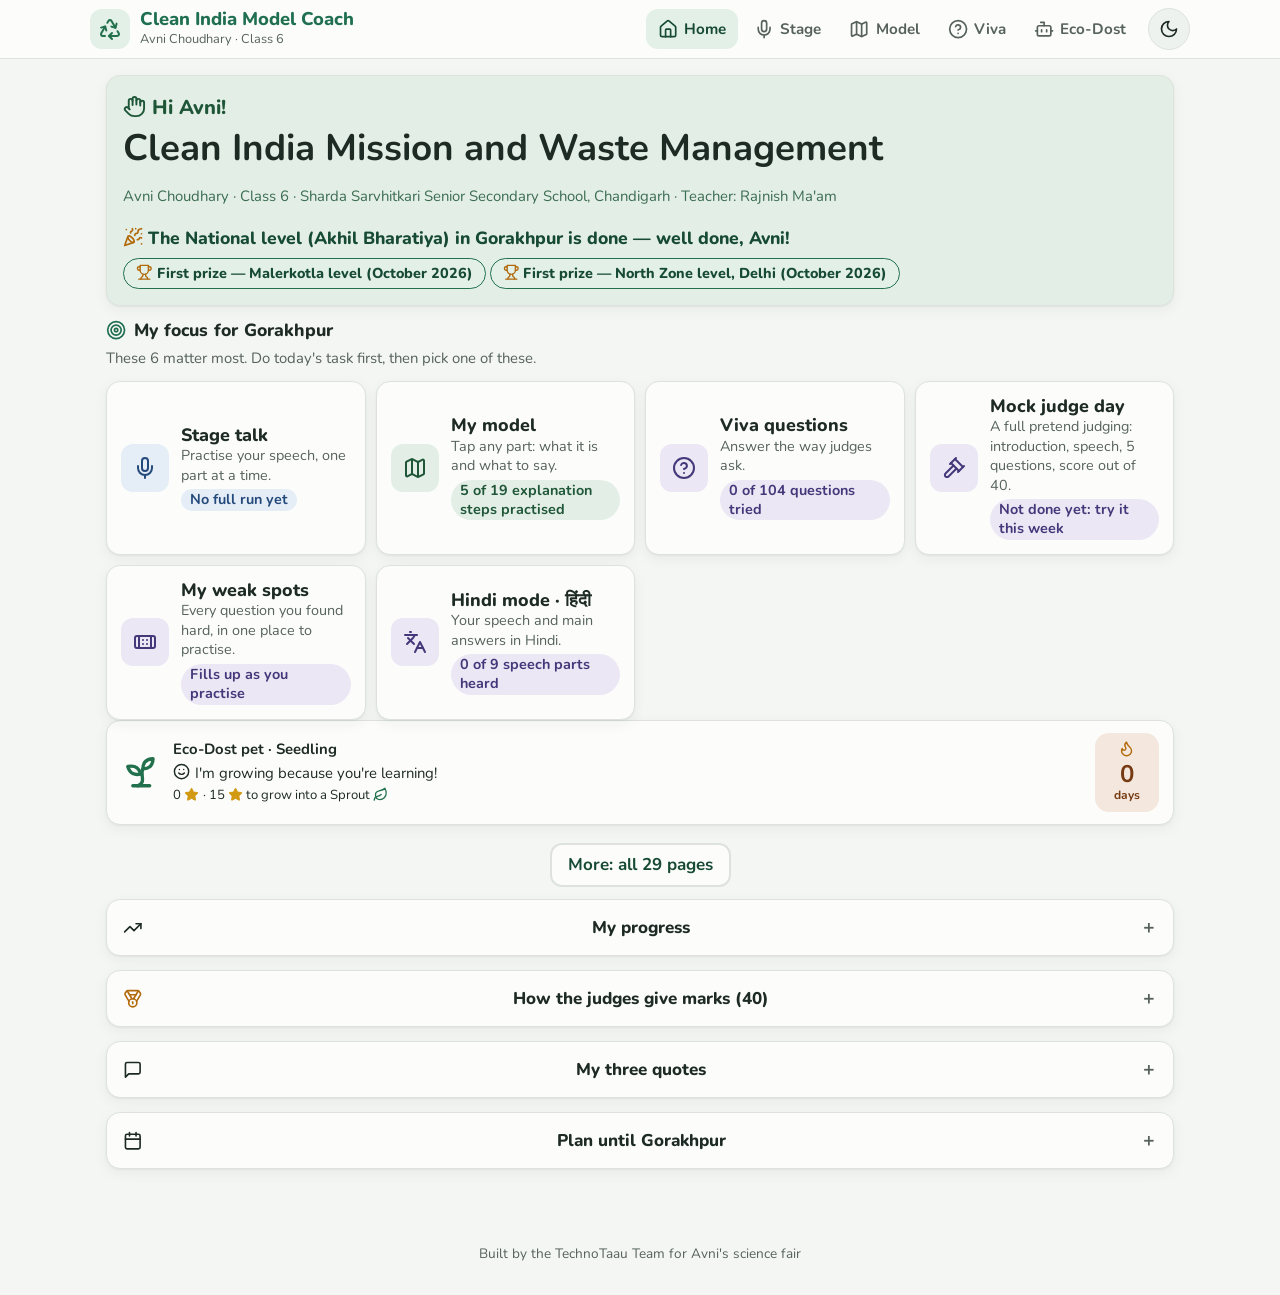
==== site/index.html @ 65bdeb90 "Focus mode: Home shows today's task and the 6 most important tools with progress; all pages under Mo" ====
<!doctype html>
<html lang="en">
<head>
  <meta charset="utf-8">
  <meta name="viewport" content="width=device-width, initial-scale=1, viewport-fit=cover">
  <title>Clean India Model Coach</title>
  <meta name="description" content="Science-fair preparation for Clean India Mission and Waste Management: model tour, presentation walkthrough, viva practice, voice and self-scoring.">
  <link rel="icon" href="data:image/svg+xml,%3Csvg xmlns='http://www.w3.org/2000/svg' viewBox='0 0 24 24' fill='none' stroke='%231f6f50' stroke-width='2.2' stroke-linecap='round' stroke-linejoin='round'%3E%3Cpath d='M7 19H4.815a1.83 1.83 0 0 1-1.57-.881 1.785 1.785 0 0 1-.004-1.784L7.196 9.5'/%3E%3Cpath d='M11 19h8.203a1.83 1.83 0 0 0 1.556-.89 1.784 1.784 0 0 0 0-1.775l-1.226-2.12'/%3E%3Cpath d='m14 16-3 3 3 3'/%3E%3Cpath d='M8.293 13.596 7.196 9.5 3.1 10.598'/%3E%3Cpath d='m9.344 5.811 1.093-1.892A1.83 1.83 0 0 1 11.985 3a1.784 1.784 0 0 1 1.546.888l3.943 6.843'/%3E%3Cpath d='m13.378 9.633 4.096 1.098 1.097-4.096'/%3E%3C/svg%3E">
  <meta name="theme-color" content="#1f6f50">
  <link rel="preconnect" href="https://fonts.googleapis.com">
  <link rel="preconnect" href="https://fonts.gstatic.com" crossorigin>
  <link rel="preload" as="style" href="https://fonts.googleapis.com/css2?family=Nunito:wght@400;600;700;800&display=swap" onload="this.onload=null;this.rel='stylesheet'">
  <noscript><link href="https://fonts.googleapis.com/css2?family=Nunito:wght@400;600;700;800&display=swap" rel="stylesheet"></noscript>
  <link rel="stylesheet" href="styles.css">
  <script>
    if (new URLSearchParams(location.search).has("visitor")) document.documentElement.classList.add("visitor");
    // ?part=<id> comes from a QR sticker on the model: show just that part, like the visitor view
    if (new URLSearchParams(location.search).has("part")) document.documentElement.classList.add("visitor", "partview");
    // soft light colours (dark text) by default; the moon button switches to dark and the phone remembers it
    (function () { var t = null; try { t = JSON.parse(localStorage.getItem("coach:theme")); } catch (e) {}
      document.documentElement.dataset.theme = t === "dark" ? "dark" : "light"; })();
  </script>
</head>
<body>
  <header class="top">
    <div class="topbar">
      <a class="brand" href="#home" aria-label="Home">
        <span class="logo" aria-hidden="true">♻️</span>
        <div>
          <div class="brand-title">Clean India Model Coach</div>
          <div class="brand-sub" id="brandSub"></div>
        </div>
      </a>
      <nav class="tabs" id="tabs" aria-label="Main menu">
        <a href="#home" data-tab="home"><span aria-hidden="true">🏠</span>Home</a>
        <a href="#stage" data-tab="stage"><span aria-hidden="true">🎤</span>Stage</a>
        <a href="#model" data-tab="model"><span aria-hidden="true">🗺️</span>Model</a>
        <a href="#viva" data-tab="viva"><span aria-hidden="true">❓</span>Viva</a>
        <a href="#ecodost" data-tab="ecodost"><span aria-hidden="true">🤖</span>Eco-Dost</a>
      </nav>
      <div class="top-actions">
        <button class="icon-btn" id="themeBtn" type="button" aria-label="Switch between light and dark colours" title="Light / dark">🌙</button>
      </div>
    </div>
  </header>

  <main>
    <!-- HOME -->
    <section id="tab-home" class="tab">
      <div class="card hero home-hero">
        <div>
          <p class="hello">👋 Hi <span id="heroName">Avni</span>!</p>
          <h1 id="heroTopic"></h1>
          <p id="heroWho" class="muted small"></p>
          <p class="countdown" id="countdown"></p>
          <p class="achieve" id="achieve"></p>
        </div>
      </div>
      <div class="card today" id="todayCard" hidden></div>
      <div id="homeFocus"></div>
      <div id="homePet"></div>
      <div class="more-wrap"><button class="btn ghost more-btn" id="moreBtn" type="button" aria-expanded="false" aria-controls="homeTiles"></button></div>
      <div id="homeTiles" hidden></div>
      <p id="offlineNote" class="tiny muted offline-note"></p>
      <details class="card fold" id="foldProgress"><summary>📈 My progress</summary><div class="progress-tiles" id="progressTiles"></div></details>
      <details class="card fold"><summary>🏅 How the judges give marks (40)</summary><p class="small muted" id="marksNote"></p><div class="marks" id="marksList"></div></details>
      <details class="card fold"><summary>💬 My three quotes</summary><div class="quotes" id="quotesList"></div></details>
      <details class="card fold"><summary>📅 Plan until Gorakhpur</summary><ol class="plan" id="planList"></ol></details>
    </section>

    <!-- TRIP CHECKLIST: a hydrogen-train journey from Chandigarh to Gorakhpur -->
    <section id="tab-trip" class="tab" hidden>
      <div class="trip-layout">
        <div class="journey bg-fields" id="journey"></div>
        <div>
          <div class="card trip-top">
            <div class="trip-status">
              <b id="tripCount"></b>
              <span class="small muted" id="tripFam"></span>
            </div>
            <div class="trip-bg-pick">
              <span class="small muted">Background</span>
              <div class="bg-chips" id="tripBg" role="group" aria-label="Journey background">
                <button data-bg="scenery">🏞️ Changing scenery</button><button data-bg="daynight">🌅 Day to night</button><button data-bg="haze">🌫️ Haze clears</button><button data-bg="model">🏙️ My model</button><button data-bg="festival">🪔 Festival</button><button data-bg="fields">🌾 Fields</button><button data-bg="sunrise">🌄 Sunrise</button><button data-bg="night">🌌 Night</button>
              </div>
            </div>
          </div>
          <p class="small trip-how">Tick <b>✅ Packed</b> when a thing is in your bag: each tick moves your hydrogen train towards Gorakhpur and gives you ⭐. Then ask Mummy or Papa to tap <b>👍 Family checked</b>. When a whole group is packed and checked, you get a passport stamp!</p>
          <div class="card trip" id="tripList"></div>
        </div>
      </div>
      <section class="card passport" id="passport"></section>
      <div class="trip-toast" id="tripToast" role="status" aria-live="polite"></div>
    </section>

    <!-- HAZE & CLEAN AIR -->
    <section id="tab-haze" class="tab" hidden>
      <div class="card hz-route-card" id="hzRoute"></div>
      <div class="card hz-now" id="hzNow"></div>
      <div id="hzBody"></div>
    </section>

    <!-- STAGE PRESENTATION -->
    <section id="tab-stage" class="tab" hidden>
      <div class="card hero stage-hero no-print">
        <div>
          <h1 style="margin:0" class="dup-title">🎤 Stage presentation</h1>
          <p class="countdown" id="stCountdown"></p>
          <p class="small muted">The speech is built from <b>your own project file</b>. Learn the <b>key points</b>, not every word — the sample is only there to help.</p>
        </div>
        <div class="stage-ctrl">
          <label class="small"><b>Version</b>
            <select id="stVersion">
              <option value="full">Full — about 6 min</option>
              <option value="medium">Medium — about 3 min</option>
              <option value="short">Short — about 1 min</option>
            </select>
          </label>
          <div class="viva-row">
            <button class="btn act" id="stRehearse">🎬 Stage rehearsal</button>
            <button class="btn ghost" id="stListenAll">🔊 Listen to whole speech</button>
            <button class="btn ghost" id="stPrint">🖨️ Print cue card</button>
          </div>
          <span class="small muted" id="stLength"></span>
        </div>
      </div>

      <div id="stRehearsal" class="card rehearse" hidden></div>

      <div class="no-print" id="stCards"></div>

      <section class="card no-print">
        <h2>📒 Corrections to my project file</h2>
        <p class="small muted">Your file was fact-checked against current sources. If a judge reads your file or asks about these points, say the <b>green</b> version.</p>
        <div id="stFixes"></div>
        <details class="sec ok"><summary>✅ Facts from my file that are verified — say these confidently</summary><ul id="stGood"></ul></details>
      </section>

      <div class="grid2 no-print">
        <section class="card">
          <h2>📅 Today's practice plan</h2>
          <ul class="cover" id="stToday"></ul>
          <button class="btn small ghost" id="stTodayReset">Reset ticks</button>
        </section>
        <section class="card">
          <h2>🌅 Tomorrow morning</h2><ul id="stMorning"></ul>
          <h2>🎭 Backstage, just before you go on</h2><ul id="stBackstage"></ul>
        </section>
      </div>
      <div class="grid2 no-print">
        <section class="card"><h2>🎤 Stage tips</h2><ul id="stTips"></ul></section>
        <section class="card"><h2>🛟 If something goes wrong</h2><div id="stRescue"></div></section>
      </div>

      <!-- printable cue card: headings + first words only -->
      <div id="cueCard" class="cue-card"></div>
    </section>

    <!-- THOUGHTS / विचार -->
    <section id="tab-thoughts" class="tab" hidden>
      <div class="card hero thoughts-hero">
        <div>
          <h1 style="margin:0" class="dup-title">💭 Thoughts <span class="hi">· विचार</span></h1>
          <p class="small muted">Positive lines in English and Hindi to <b>open</b> your talk, <b>connect</b> two parts, <b>recover</b> if you get stuck, or <b>close</b> with a strong message. Star ⭐ your favourites — they will also print on your stage cue card.</p>
        </div>
        <button class="btn act" id="thRandom">🎲 Surprise me</button>
      </div>
      <div class="filters">
        <div class="seg" id="thLang" role="group" aria-label="Language">
          <button data-lang="both" class="active">English + हिंदी</button>
          <button data-lang="en">English</button>
          <button data-lang="hi">हिंदी</button>
        </div>
        <label class="small"><input type="checkbox" id="thRoman"> Show Hindi in English letters</label>
      </div>
      <div class="chips" id="thUse"></div>
      <div class="filters">
        <label>Topic <select id="thTopic"></select></label>
        <span class="small muted" id="thCount"></span>
      </div>
      <div id="thSpotlight"></div>
      <div class="thoughts" id="thList"></div>
      <p class="tiny muted" id="thVoiceNote"></p>
    </section>

    <!-- ASK ECO-DOST -->
    <section id="tab-ecodost" class="tab" hidden>
      <div class="card ed-head">
        <div class="ed-hero">
          <span class="ed-face" aria-hidden="true">🤖</span>
          <div>
            <h1 style="margin:0" class="dup-title">Ask Eco-Dost</h1>
            <p class="small muted" style="margin:0">Your project buddy. Ask anything about <b>your file</b> or <b>your model</b> — learn, earn ⭐ and collect badges!</p>
          </div>
        </div>
        <div class="ed-stats">
          <div><b id="edLevel"></b> · <span id="edPoints"></span></div>
          <div class="bar"><i id="edBar"></i></div>
          <div class="tiny muted" id="edNext"></div>
          <div class="ed-badges" id="edBadges"></div>
        </div>
      </div>
      <div class="ed-live card" id="edLive" hidden></div>
      <div class="card ed-box">
        <div class="ed-chat" id="edChat" aria-live="polite"></div>
        <div class="ed-chips" id="edSuggest"></div>
        <form class="ed-form" id="edForm" autocomplete="off">
          <input type="text" id="edInput" placeholder="Type your question…" aria-label="Your question">
          <button type="button" class="btn act" id="edMic" title="Ask by voice">🎤</button>
          <button type="submit" class="btn">Send</button>
        </form>
        <div class="viva-row small">
          <button class="btn small alt" id="edQuiz">🎲 Quiz me!</button>
          <label><input type="checkbox" id="edHindi"> Hindi line too · हिंदी</label>
          <label><input type="checkbox" id="edSpeak"> 🔊 Read answers aloud</label>
          <button class="btn small ghost" id="edReset">↺ Start again</button>
        </div>
      </div>
      <div class="small" id="edUnknown"></div>
      <div class="ed-toast" id="edToast" role="status"></div>
    </section>

    <!-- DELHI UPDATES -->
    <section id="tab-delhi" class="tab" hidden>
      <div class="card hero dl-hero">
        <div>
          <h1 style="margin:0" class="dup-title">🏙️ Clean India in Uttar Pradesh <span class="hi">· उत्तर प्रदेश में स्वच्छ भारत</span></h1>
          <p class="small" id="dlIntro"></p>
          <p class="tiny muted" id="dlChecked"></p>
        </div>
        <div class="dl-score"><b id="dlKnownCount"></b><span class="tiny muted">lines I can say</span></div>
      </div>
      <div class="card dl-opener" id="dlOpener" hidden></div>
      <h2>⭐ Top lines to remember</h2>
      <div class="dl-grid" id="dlTop"></div>
      <h2>📰 All updates</h2>
      <div class="filters">
        <div class="seg" id="dlLang" role="group" aria-label="Language">
          <button data-lang="both" class="active">English + हिंदी</button>
          <button data-lang="en">English</button>
        </div>
        <label class="small"><input type="checkbox" id="dlHideKnown"> Hide the lines I already know</label>
        <span class="small muted" id="dlCount"></span>
      </div>
      <div class="chips" id="dlAreas"></div>
      <div class="dl-grid" id="dlList"></div>
    </section>

    <!-- ABOUT THE FAIR -->
    <section id="tab-about" class="tab" hidden>
      <div id="aboutBody"></div>
    </section>

    <!-- 3D MODEL -->
    <section id="tab-3d" class="tab" hidden>
      <div class="card">
        <h2>🧊 My model in 3D</h2>
        <p class="small muted">A simple 3D version of my real model (made from my photo and video). The train moves, the windmill and turbine turn.</p>
        <div id="m3d" class="m3d"></div>
        <div class="m3d-bar">
          <button id="m3dTour" class="btn small">▶️ Guided tour</button>
          <button id="m3dFind" class="btn small">🔎 Find it game</button>
          <button id="m3dRain" class="btn small ghost">🌧️ Rain</button>
          <button id="m3dWater" class="btn small ghost">💧 Clean the water</button>
          <button id="m3dNight" class="btn small ghost">🌙 Night</button>
          <button id="m3dReset" class="btn small ghost">↺ Reset view</button>
          <label class="small m3d-mute"><input type="checkbox" id="m3dMute"> 🔇 Tour without voice</label>
        </div>
        <div id="m3dInfo" class="m3d-info" aria-live="polite"></div>
        <h3>Tap a part</h3>
        <div id="m3dParts" class="chips"></div>
      </div>
    </section>

    <!-- FAIR-DAY PRACTICE ROOM -->
    <section id="tab-practice" class="tab" hidden>
      <div class="card" id="practiceRoom"></div>
      <div class="card" id="explain3"></div>
    </section>
    <!-- ONE PART (opened from a QR sticker on the model) -->
    <section id="tab-part" class="tab" hidden><div id="partBody"></div></section>
    <!-- QR STICKERS -->
    <section id="tab-stickers" class="tab" hidden><div id="stickersBody"></div></section>
    <!-- MORE PRACTICE -->
    <section id="tab-mock" class="tab" hidden><div id="mockBody"></div></section>
    <section id="tab-rapid" class="tab" hidden><div id="rapidBody"></div></section>
    <section id="tab-whatif" class="tab" hidden><div id="whatifBody"></div></section>
    <section id="tab-weak" class="tab" hidden><div id="weakBody"></div></section>
    <section id="tab-family" class="tab" hidden><div id="familyBody"></div></section>
    <!-- HINDI MODE -->
    <section id="tab-hindi" class="tab" hidden><div id="hindiBody"></div></section>
    <!-- NUMBERS MASTER -->
    <section id="tab-numbers" class="tab" hidden><div id="numbersBody"></div></section>
    <!-- HOME WASTE DIARY -->
    <section id="tab-wastediary" class="tab" hidden><div id="wasteBody"></div></section>
    <!-- TRIP DIARY -->
    <section id="tab-diary" class="tab" hidden><div id="diaryBody"></div></section>
    <!-- CHAMPION CERTIFICATE -->
    <section id="tab-cert" class="tab" hidden><div id="certBody"></div></section>

    <!-- FUN ZONE -->
    <section id="tab-fun" class="tab" hidden>
      <div id="funBody"></div>
    </section>

    <!-- GAMES -->
    <section id="tab-games" class="tab" hidden>
      <div id="gmHub">
        <div class="card gm-head">
          <div>
            <h1 style="margin:0" class="dup-title">🎮 Games</h1>
            <p class="small muted" style="margin:0">Play when you want! Every round gives up to ★★★, and your stars are added to your Eco-Dost ⭐ points.</p>
          </div>
          <div class="gm-head-side">
            <b id="gmStars"></b>
            <label class="small"><input type="checkbox" id="gmSound"> 🔈 Sounds</label>
            <label class="small"><input type="checkbox" id="gmTimer"> ⏱️ Quiz timer</label>
          </div>
        </div>
        <div class="gm-list" id="gmList"></div>
        <p class="small"><button class="btn small ghost" id="gmReset">↺ Clear best scores</button></p>
      </div>
      <div class="card gm-play" id="gmPlay" hidden></div>
    </section>

    <!-- PROJECT REPORT / VISITOR PAGE -->
    <section id="tab-project" class="tab" hidden>
      <div class="card no-print owner-only" id="projActions">
        <h3 style="margin-top:0" class="dup-title">📘 Project report &amp; stall QR card</h3>
        <p class="small muted">Show this page to Rajnish Ma'am, print it as your project report, and print the QR card for your stall. Judges who scan the QR code see <b>only this page</b>, without your practice notes or your practice progress.</p>
        <div class="viva-row">
          <button class="btn" id="printReport">🖨️ Print project report</button>
          <button class="btn act" id="printQR">🖨️ Print QR card</button>
          <button class="btn ghost" id="copyVisitor">🔗 Copy visitor link</button>
          <a class="btn ghost" href="?visitor#project" target="_blank" rel="noopener">👀 Preview what judges see</a>
        </div>
        <label class="small"><input type="checkbox" id="incProgress" checked> Include my practice progress (for Ma'am) when printing</label>
        <span class="small muted" id="copyMsg"></span>
      </div>

      <details class="card synopsis-wrap" id="synopsisCard">
        <summary><b>📝 Written synopsis for the judges</b> <span class="small muted">— the rules ask for 2 copies (10 marks)</span></summary>
        <div class="sec ask no-print">
          <h4>How to use this</h4>
          <ul>
            <li>The official rules say: give the judges <b>2 written copies</b> of your synopsis — the content, the principle and how the model works. Bal Varg must also <b>list the parts</b> of the model.</li>
            <li>Read it, change anything that is not true for YOUR model, then copy it neatly in your own handwriting (safest). Ask Rajnish Ma'am if a printed copy is also OK.</li>
          </ul>
          <button class="btn" id="printSynopsis">🖨️ Print synopsis</button>
        </div>
        <article class="synopsis" id="synopsis"></article>
      </details>

      <article class="report" id="report">
        <header class="report-head">
          <div class="report-kicker">Science Fair 2026 · Class 6</div>
          <h1 id="rpTitle"></h1>
          <p class="report-sub" id="rpSub"></p>
          <p class="report-who" id="rpWho"></p>
        </header>

        <div class="grid2 report-top">
          <section class="card"><h2>🎯 Aim</h2><p id="rpAim"></p></section>
          <section class="card"><h2>📋 Objectives</h2><ol id="rpObj"></ol></section>
        </div>

        <section class="card real-model">
          <h2>📸 My real model</h2>
          <img src="media/real-model.webp" alt="Avni's real Clean India model on a table, with Phase 1 and Phase 2 boards" class="report-img" loading="lazy">
          <p class="tiny muted">The real model: Smart City with a hydrogen station, waste-to-energy plant, rain garden, water filtration (stones, charcoal, cotton), waste water treatment, industry, dustbins and the Phase 1 and Phase 2 boards.</p>
          <details class="no-print"><summary class="small"><b>🎬 Watch a 70-second tour of the model</b></summary>
            <video src="media/model-tour.mp4" poster="media/model-tour.jpg" controls preload="none" playsinline class="tour-video"></video>
          </details>
        </section>

        <section class="card model-card">
          <h2>🗺️ My model</h2>
          <img src="media/model.webp" width="1400" height="700" decoding="async" alt="Pictorial photo of the Clean India model" class="report-img" loading="lazy">
          <p class="tiny muted">Pictorial photo. All parts are on one green wooden base: Smart City on the left, Centre in the middle, Smart Village on the right, and demonstrations at the front.</p>
          <div id="rpParts"></div>
        </section>

        <div class="grid2">
          <section class="card"><h2>⚡ Working demonstrations</h2><ul id="rpDemos"></ul></section>
          <section class="card"><h2>🧰 Materials used</h2><ul id="rpMaterials"></ul></section>
        </div>

        <div class="grid2">
          <section class="card"><h2>💡 What I learned</h2><ul id="rpLearned"></ul></section>
          <section class="card">
            <h2>🤝 My pledge</h2><p class="pledge" id="rpPledge"></p>
            <h2>💬 My messages</h2><div id="rpQuotes"></div>
          </section>
        </div>

        <section class="card teacher-only" id="rpProgress"></section>

        <div class="grid2">
          <section class="card"><h2>📚 Sources</h2><ul class="small" id="rpSources"></ul></section>
          <section class="card"><h2>🙏 Thanks to</h2><ul id="rpThanks"></ul>
            <div class="qr-mini"><img src="qr.svg" alt="QR code to this project page"><span class="small">Scan to open this page</span></div>
          </section>
        </div>
      </article>

      <h2 class="no-print owner-only">🪧 QR card for my stall</h2>
      <div class="qr-card" id="qrCard">
        <div class="qr-card-top">♻️ Clean India Mission &amp; Waste Management</div>
        <img src="qr.svg" alt="QR code linking to the project page" class="qr-img">
        <div class="qr-card-cta">📱 Scan to explore my model</div>
        <div class="qr-card-who" id="qrWho"></div>
      </div>
    </section>

    <!-- MODEL MAP -->
    <section id="tab-model" class="tab" hidden>
      <h2 class="dup-title">My model — tap a number</h2>
      <p class="muted small">One green wooden base, all on one level: Smart City on the left, the centre park display in the middle, Smart Village on the right, and the waste/water/energy demonstrations at the front.</p>
      <details class="legend-fold"><summary>🎨 Colour key — what the colours mean</summary>
      <div class="legend" aria-label="Colour key">
        <span class="pill ok">✅ Green = confirmed, say this</span>
        <span class="pill ask">❓ Amber = ask Ma'am first</span>
        <span class="pill bad">⚠️ Red = don't say</span>
        <span class="pill act">👉 Blue = point / do</span>
        <span class="pill deep">🧠 Purple = extra viva knowledge</span>
      </div></details>

      <div class="map-wrap">
        <div class="map" id="map">
          <img src="media/model.webp" width="1400" height="700" decoding="async" alt="Pictorial photo of the Clean India model on a green base" id="mapImg" loading="lazy">
        </div>
        <p class="tiny muted">The photo is pictorial, so your real model may look slightly different.</p>
      </div>
      <div class="chips" id="compChips"></div>
      <article class="card detail" id="compDetail"></article>
    </section>

    <!-- WALKTHROUGH -->
    <section id="tab-walk" class="tab" hidden>
      <div class="walk-head">
        <h2 class="dup-title">Presentation walkthrough</h2>
        <div class="timer-box">
          <span id="walkTimer" class="timer">00:00</span>
          <button class="btn" id="walkStart">▶ Start timer</button>
          <button class="btn ghost" id="walkReset">↺</button>
          <button class="btn act" id="rehearseBtn">🎬 Full rehearsal</button>
        </div>
      </div>
      <p class="muted small">Order: Opening → theory → <b>City → Transport → Centre → Dustbins → Village → Water → Energy → Conclusion</b>. Say each step in your own words <b>first</b>, then peek at the sample if you need to.</p>
      <details class="legend-fold"><summary>🎨 Colour key — what the colours mean</summary>
      <div class="legend" aria-label="Colour key">
        <span class="pill ok">✅ Green = confirmed, say this</span>
        <span class="pill ask">❓ Amber = ask Ma'am first</span>
        <span class="pill bad">⚠️ Red = don't say</span>
        <span class="pill act">👉 Blue = point / do</span>
        <span class="pill deep">🧠 Purple = extra viva knowledge</span>
      </div></details>
      <div class="walk">
        <ol class="steps" id="stepList"></ol>
        <article class="card step-card" id="stepCard"></article>
      </div>
    </section>

    <!-- VIVA -->
    <section id="tab-viva" class="tab" hidden>
      <h2 class="dup-title">Viva practice — one question at a time</h2>
      <div class="filters">
        <label>Topic <select id="vivaTopic"></select></label>
        <label>Level <select id="vivaLevel">
          <option value="all">All levels</option>
          <option value="easy">Easy</option>
          <option value="medium">Medium</option>
          <option value="hard">Hard</option>
        </select></label>
        <button class="btn" id="vivaNext">Next question →</button>
        <button class="btn act" id="judgeBtn">🎧 Judge mode</button>
      </div>
      <p class="small muted">🎧 <b>Judge mode</b>: the website asks the question aloud, listens to your spoken answer, tells you what you covered, then asks a follow-up — like a real judge. Works in Chrome or Edge.</p>
      <article class="card viva-card" id="vivaCard"></article>
      <p class="small muted" id="vivaStats"></p>
    </section>

    <!-- VOICE COACH -->
    <section id="tab-voice" class="tab" hidden>
      <h2 class="dup-title">🎙️ Voice Coach</h2>
      <div class="card">
        <div class="vsettings">
          <label>Voice <select id="vVoice"></select></label>
          <label>Speed <input type="range" id="vRate" min="0.6" max="1.2" step="0.05"> <b id="vRateVal"></b></label>
          <button class="btn small ghost" id="vTest">🔊 Test voice</button>
        </div>
        <p class="support muted" id="vSupport"></p>
      </div>

      <div class="subtabs" id="vSubtabs" role="tablist">
        <button class="active" data-pane="vp-listen">🎧 Listen &amp; Repeat</button>
        <button data-pane="vp-ask">❓ Ask by Voice</button>
        <button data-pane="vp-rec">🎙️ Record &amp; Check</button>
        <button data-pane="vp-say">🗣️ Pronunciation</button>
        <button data-pane="vp-mirror">🪞 Mirror</button>
        <button data-pane="vp-warm">🧘 Warm-up</button>
      </div>

      <div class="vpane card" id="vp-listen">
        <h3>🎧 Listen, then repeat after me</h3>
        <p class="small muted">Pick a line. Press <b>▶ Listen</b> to hear how it sounds with pauses. Press <b>🔁 Repeat after me</b>: the website says one part, then waits for you to say it back, and checks you.</p>
        <select id="lsSelect"></select>
        <p class="sample" id="lsText"></p>
        <div class="viva-row">
          <button class="btn" id="lsPlay">▶ Listen</button>
          <button class="btn act" id="lsShadow">🔁 Repeat after me</button>
          <button class="btn stop" id="lsStop">■ Stop</button>
        </div>
        <div id="lsResult"></div>
      </div>

      <div class="vpane card" id="vp-ask" hidden>
        <h3>❓ Ask a question — hear the answer</h3>
        <p class="small muted">Ask anything about your project, for example “How does a fuel cell work?” or “What goes in the black bin?”. The answer comes <b>only from your own notes</b> on this website, so it matches what you have prepared.</p>
        <div class="viva-row">
          <input type="text" id="akInput" placeholder="Type or speak your question…" style="flex:1;min-width:200px">
          <button class="btn act" id="akMic">🎤 Ask by voice</button>
          <button class="btn" id="akGo">Search</button>
        </div>
        <div id="akResult"></div>
      </div>

      <div class="vpane" id="vp-rec" hidden>
        <div class="grid2">
          <div class="card">
            <h3>🎙️ Record yourself</h3>
            <p class="small muted">Explain one part of the model. The website checks your <b>volume</b>, <b>speed</b> and <b>filler words</b> (um, uh, like…).</p>
            <div class="rec-row">
              <button class="btn" id="rcBtn">● Start recording</button>
              <span class="timer" id="rcTimer">00:00</span>
              <span class="small">Speed: <b id="rcWpm">–</b> words/min</span>
            </div>
            <p class="small" style="margin:10px 0 2px"><b>Volume</b> <span id="rcVolHint"></span></p>
            <div class="meter"><i id="rcMeter"></i></div>
            <div class="meter-labels"><span>too soft</span><span>good</span><span>too loud</span></div>
            <p class="transcript" id="rcLive"></p>
            <ul class="recs" id="rcList"></ul>
            <p class="tiny muted" id="rcNote">Recordings stay only on this device.</p>
          </div>
          <div class="card">
            <h3>🔊 Voice tips</h3>
            <ul id="voiceTips" class="tips"></ul>
            <h3>🙂 Expression tips</h3>
            <ul id="exprTips" class="tips"></ul>
          </div>
        </div>
      </div>

      <div class="vpane card" id="vp-say" hidden>
        <h3>🗣️ Say the hard words clearly</h3>
        <p class="small muted">Press 🔊 to hear the word slowly, then 🎤 to say it yourself. Capital letters in the hint show which part to stress.</p>
        <div class="words" id="prList"></div>
      </div>

      <div class="vpane card" id="vp-mirror" hidden>
        <h3>🪞 Mirror practice (for Expression marks)</h3>
        <p class="small muted">Watch yourself while you explain. Reminders will appear on the screen. You can also record a video and watch it later.</p>
        <div class="viva-row">
          <button class="btn" id="mrStart">📷 Start mirror</button>
          <button class="btn act" id="mrRec" hidden>● Record video</button>
        </div>
        <div class="mirror-wrap" id="mrWrap" hidden>
          <video id="mrVideo" playsinline></video>
          <div class="mirror-prompt" id="mrPrompt"></div>
        </div>
        <p class="tiny muted" id="mrNote">The camera works only on this device; nothing is uploaded.</p>
        <ul class="recs" id="mrList"></ul>
      </div>

      <div class="vpane card" id="vp-warm" hidden>
        <h3>🧘 1-minute confidence warm-up</h3>
        <p class="small muted">Do this just before practice, and on fair day before your turn. Breathing slowly calms nervousness; the tongue twisters wake up your voice.</p>
        <div class="breath" id="wuCircle"></div>
        <p class="warm-line" id="wuLine"></p>
        <div style="text-align:center"><button class="btn" id="wuStart">▶ Start 1-minute warm-up</button></div>
      </div>
    </section>

    <!-- SCORE -->
    <section id="tab-score" class="tab" hidden>
      <h2 class="dup-title">Self-score after a full practice</h2>
      <p class="small muted">The same 4 heads the judges use (10 marks each).</p>
      <div class="card">
        <div id="scoreSliders"></div>
        <div class="score-total">Total: <b id="scoreTotal">0</b> / <span id="scoreMax">40</span></div>
        <label class="block">What will I improve next time?
          <textarea id="scoreNote" rows="2" placeholder="e.g. slow down at the hydrogen train, look at the judge more"></textarea>
        </label>
        <button class="btn" id="scoreSave">Save this practice</button>
      </div>
      <h3>My practice history</h3>
      <div id="scoreHistory" class="card"></div>
    </section>

    <!-- ASK MA'AM -->
    <section id="tab-ask" class="tab" hidden>
      <h2 class="dup-title">Confirm with Rajnish Ma'am</h2>
      <p class="muted small">Don't guess these. Ask your teacher, write her answer here (it saves on this device), then press <b>Copy all answers</b> and send them to your mentor so the website content can be updated.</p>
      <div id="askList"></div>
      <button class="btn" id="askCopy">📋 Copy all answers</button>
      <span class="small muted" id="askCopied"></span>

      <h2>Sources I checked</h2>
      <ul id="sourceList" class="small"></ul>
    </section>
  </main>

  <footer class="foot" id="foot">Built by the TechnoTaau Team for Avni's science fair</footer>

  <script src="icons.js" defer></script>
  <script src="content.js" defer></script>
  <script src="ecodost.js" defer></script>
  <script src="voice.js" defer></script>
  <script src="games.js" defer></script>
  <script src="fun.js" defer></script>
  <script src="model3d.js" defer></script>
  <script src="extras.js" defer></script>
  <script src="practice.js" defer></script>
  <script src="coach2.js" defer></script>
  <script src="app.js" defer></script>
</body>
</html>
---- site/styles.css ----
/* Colours: calm and easy on the eyes in both themes — soft neutral background, one brand green,
   no pure white or pure black. Meaning colours mean ONE thing everywhere on the site:
   ok = confirmed / correct / key points (green) · ask = ask Ma'am / not confirmed yet (amber)
   bad = careful, don't say (red) · act = point, demonstrate, stage directions (blue)
   deep = deeper viva knowledge (purple). Each Home group has one tone (blue, green, purple, amber). */
:root {
  color-scheme: light;
  --bg: #f4f6f3;        /* soft grey-green */
  --surface: #fcfdfb;   /* soft paper */
  --surface-2: #eef2ee;
  --ink: #1e2a24;
  --muted: #56625b;
  --line: #dde3dc;
  --shadow: 0 1px 2px rgba(22, 44, 33, .05), 0 4px 14px rgba(22, 44, 33, .05);
  --radius: 14px;
  --brand: #1f6f50;
  --ok: #23704d;   --ok-ink: #164a33;   --ok-bg: #e2f0e7;
  --ask: #8d5b10;  --ask-ink: #5e3c08;  --ask-bg: #f7ecd8;
  --bad: #a83a34;  --bad-ink: #722520;  --bad-bg: #f8e4e1;
  --act: #2b5c9c;  --act-ink: #1b3c68;  --act-bg: #e4ecf6;
  --deep: #66489a; --deep-ink: #432c6a; --deep-bg: #ece7f5;
  --warm: #b26a0c; --star: #d29a12;
  --on-solid: #fcfdfb;
  /* group tones (tiles and page headers): soft backgrounds, dark ink */
  --t-blue: #e5edf6;  --t-blue-ink: #244a7c;
  --t-green: #e3efe6; --t-green-ink: #1f5638;
  --t-amber: #f5ecdb; --t-amber-ink: #6b470d;
  --t-purple: #ebe7f4; --t-purple-ink: #46377a;
  --t-teal: #e0eeec;  --t-teal-ink: #1d524c;
  --t-pink: #f3e6ea;  --t-pink-ink: #763246;
  --t-slate: #e6e9ed; --t-slate-ink: #354457;
  --t-orange: #f4e7dd; --t-orange-ink: #763b13;
}
:root[data-theme="dark"] {
  color-scheme: dark;
  --bg: #131816; --surface: #1b211e; --surface-2: #171c1a; --ink: #dfe5e0; --muted: #a2aca6; --line: #2e3833;
  --shadow: 0 1px 2px rgba(0, 0, 0, .3), 0 4px 14px rgba(0, 0, 0, .25);
  --brand: #7fc79f;
  --ok: #7fc79f;   --ok-ink: #cdeadb;   --ok-bg: #1d3127;
  --ask: #dcb062;  --ask-ink: #f0dcb4;  --ask-bg: #352b17;
  --bad: #e5928b;  --bad-ink: #f4d1cd;  --bad-bg: #3a2321;
  --act: #8fb4e8;  --act-ink: #d4e2f6;  --act-bg: #1d2a3f;
  --deep: #b9a2e0; --deep-ink: #e2d9f3; --deep-bg: #2b2440;
  --warm: #e2b25e; --star: #e7bd4f;
  --on-solid: #131816;
  --t-blue: #1c2838;  --t-blue-ink: #c6d8f0;
  --t-green: #1c2e25; --t-green-ink: #c6e4d2;
  --t-amber: #332a18; --t-amber-ink: #ecd5a8;
  --t-purple: #262238; --t-purple-ink: #d7cdf0;
  --t-teal: #1a2f2c;  --t-teal-ink: #c0e2dc;
  --t-pink: #352129;  --t-pink-ink: #efcad5;
  --t-slate: #222830; --t-slate-ink: #cfd7e0;
  --t-orange: #34251a; --t-orange-ink: #f0cfb6;
}

* { box-sizing: border-box; }
html { -webkit-text-size-adjust: 100%; }
body { margin: 0; background: var(--bg); color: var(--ink); font: 17px/1.6 "Nunito", system-ui, sans-serif; }
h1, h2, h3 { font-family: "Nunito", system-ui, sans-serif; line-height: 1.2; margin: 1.2em 0 .5em; }
h1 { font-size: clamp(1.6rem, 4vw, 2.3rem); margin-top: 0; }
h2 { font-size: 1.45rem; }
h3 { font-size: 1.15rem; }
a { color: var(--act); }
code { background: var(--ok-bg); color: var(--ok-ink); padding: 0 .3em; border-radius: 4px; }
.muted { color: var(--muted); }
.small { font-size: .93rem; }
.tiny { font-size: .82rem; }
[hidden] { display: none !important; }
/* keep headings clear of the sticky header when scrolled into view */
#compDetail, #stepCard, #report { scroll-margin-top: 124px; }
:focus-visible { outline: 3px solid var(--act); outline-offset: 2px; }

/* ---------- menu bar, page header ---------- */
.top { position: sticky; top: 0; z-index: 10; background: var(--surface); border-bottom: 1px solid var(--line); padding: 8px 16px; }
.topbar { display: flex; gap: 10px; align-items: center; justify-content: space-between; max-width: 1100px; margin: 0 auto; }
.brand { display: flex; gap: 10px; align-items: center; text-decoration: none; color: inherit; min-width: 0; }
.logo { font-size: 1.7rem; }
.brand-title { font-family: "Nunito", system-ui, sans-serif; font-weight: 800; font-size: 1.15rem; color: var(--brand); line-height: 1.1; }
.brand-sub { font-size: .8rem; color: var(--muted); }
.top-actions { display: flex; gap: 6px; align-items: center; }
.icon-btn { font: inherit; font-size: 1.15rem; cursor: pointer; width: 42px; height: 42px; border-radius: 50%; border: 1px solid var(--line); background: var(--surface-2); color: var(--ink); display: grid; place-items: center; }
/* the main menu: in the header on big screens, a bar at the bottom on phones */
.tabs { display: flex; gap: 4px; }
.tabs a { text-decoration: none; color: var(--muted); font-weight: 700; font-size: .95rem; padding: 8px 12px; border-radius: 12px; display: flex; align-items: center; gap: 6px; white-space: nowrap; }
.tabs a span { font-size: 1.15rem; }
.tabs a:hover { background: var(--surface-2); color: var(--ink); }
.tabs a.active { background: var(--ok-bg); color: var(--ok-ink); }
@media (min-width: 761px) {
  .top { padding: 8px 16px; }
  .topbar .tabs { margin-left: auto; }
}
@media (max-width: 760px) {
  .tabs { position: fixed; z-index: 11; left: 0; right: 0; bottom: 0; background: var(--surface); border-top: 1px solid var(--line); box-shadow: 0 -4px 14px rgba(0, 0, 0, .06); justify-content: space-around; padding: 4px 4px calc(4px + env(safe-area-inset-bottom)); gap: 0; }
  .tabs a { flex-direction: column; gap: 0; font-size: .72rem; padding: 4px 6px; min-width: 60px; border-radius: 10px; }
  .tabs a span { font-size: 1.35rem; line-height: 1.2; }
  main { padding-bottom: 96px !important; }
  .brand-sub { display: none; }
}
main { max-width: 1100px; margin: 0 auto; padding: 16px 16px 40px; }
.foot { text-align: center; color: var(--muted); font-size: .85rem; padding: 20px 16px 30px; }
@media (max-width: 760px) { .foot { padding-bottom: 96px; } }
.page-head { display: flex; align-items: center; gap: 10px; margin: 0 0 14px; padding: 10px 12px; border-radius: 14px; background: var(--tone, var(--surface-2)); color: var(--tone-ink, var(--ink)); }
.page-head .back { font-weight: 800; text-decoration: none; color: inherit; background: var(--surface); border: 1px solid var(--line); border-radius: 99px; padding: 6px 12px; font-size: .92rem; white-space: nowrap; }
.page-head .ph-title { font-family: "Nunito", system-ui, sans-serif; font-weight: 800; font-size: 1.15rem; line-height: 1.2; }
.page-head .ph-sub { display: block; font-family: "Nunito", sans-serif; font-weight: 600; font-size: .85rem; opacity: .9; }

/* ---------- basics ---------- */
.card { background: var(--surface); border: 1px solid var(--line); border-radius: var(--radius); box-shadow: var(--shadow); padding: 16px; margin-bottom: 14px; }
.btn { font: inherit; font-weight: 700; cursor: pointer; background: var(--ok); color: var(--on-solid); border: 2px solid var(--ok); border-radius: 12px; padding: 9px 16px; text-decoration: none; display: inline-block; line-height: 1.3; }
.btn:hover { filter: brightness(1.08); }
.btn.ghost { background: var(--surface); color: var(--ok-ink); border-color: var(--line); }
.btn.ghost:hover { border-color: var(--ok); }
.btn.alt { background: var(--ask); border-color: var(--ask); }
.btn.act { background: var(--act); border-color: var(--act); }
.btn.stop { background: var(--bad); border-color: var(--bad); }
.btn.small { padding: 5px 11px; font-size: .88rem; }
.btn:disabled { opacity: .45; cursor: not-allowed; }
select, textarea, input[type=text], input[type=date] { max-width: 100%; font: inherit; color: var(--ink); background: var(--surface); border: 1px solid var(--line); border-radius: 10px; padding: 8px 10px; }
textarea { width: 100%; resize: vertical; }
label.block { display: block; margin: 12px 0; font-weight: 700; }
label.block textarea { margin-top: 6px; font-weight: 400; }

/* pills / badges — colour + icon + word, never colour alone */
.pill { display: inline-block; font-size: .78rem; font-weight: 800; padding: 2px 9px; border-radius: 99px; border: 1px solid; vertical-align: middle; }
.pill.ok   { background: var(--ok-bg);  color: var(--ok-ink);  border-color: var(--ok); }
.pill.ask  { background: var(--ask-bg); color: var(--ask-ink); border-color: var(--ask); }
.pill.bad  { background: var(--bad-bg); color: var(--bad-ink); border-color: var(--bad); }
.pill.act  { background: var(--act-bg); color: var(--act-ink); border-color: var(--act); }
.pill.deep { background: var(--deep-bg); color: var(--deep-ink); border-color: var(--deep); }
.pill.lvl-easy   { background: var(--ok-bg);  color: var(--ok-ink);  border-color: var(--ok); }
.pill.lvl-medium { background: var(--act-bg); color: var(--act-ink); border-color: var(--act); }
.pill.lvl-hard   { background: var(--bad-bg); color: var(--bad-ink); border-color: var(--bad); }

/* colour key */
.legend { display: flex; flex-wrap: wrap; gap: 6px 10px; align-items: center; background: var(--surface); border: 1px solid var(--line); border-radius: 12px; padding: 8px 12px; margin: 8px 0 14px; font-size: .9rem; }
.legend b { margin-right: 4px; }

/* ---------- boxes ---------- */
.sec { border-radius: 12px; padding: 10px 14px; margin-top: 12px; border: 1px solid var(--line); border-left-width: 6px; }
.sec h4 { margin: 0 0 6px; font-size: 1.02rem; }
.sec ul { margin: 4px 0; padding-left: 1.2em; }
.sec li { margin-bottom: 4px; }
.sec.ok   { background: var(--ok-bg);   border-color: var(--ok);   } .sec.ok h4   { color: var(--ok-ink); }
.sec.ask  { background: var(--ask-bg);  border-color: var(--ask);  } .sec.ask h4  { color: var(--ask-ink); }
.sec.bad  { background: var(--bad-bg);  border-color: var(--bad);  } .sec.bad h4  { color: var(--bad-ink); }
.sec.act  { background: var(--act-bg);  border-color: var(--act);  } .sec.act h4  { color: var(--act-ink); }
.sec.deep { background: var(--deep-bg); border-color: var(--deep); } .sec.deep summary, .sec.deep h4 { color: var(--deep-ink); }
.sec.plain { background: var(--surface); border-left-color: var(--muted); }
.sec summary { cursor: pointer; font-weight: 800; }
.sec a { font-weight: 700; }
details.peek { margin-top: 12px; border: 2px dashed var(--line); border-radius: 12px; padding: 8px 12px; }
details.peek summary { cursor: pointer; font-weight: 800; color: var(--ink); }
.sample { font-size: 1.15rem; line-height: 2; margin: 8px 0; }
.sample strong { color: var(--ok-ink); background: var(--ok-bg); padding: 0 3px; border-radius: 4px; }
.pause { color: var(--ask); font-weight: 900; padding: 0 3px; }
.chunk.now { background: var(--act-bg); outline: 2px solid var(--act); border-radius: 4px; }

/* ---------- home ---------- */
.hero { display: flex; flex-wrap: wrap; gap: 16px; justify-content: space-between; align-items: center; border-top: 6px solid var(--brand); }
.countdown { font-weight: 800; color: var(--ok-ink); font-size: 1.1rem; margin: .3em 0 0; }
.datepick { font-size: .92rem; margin-top: 6px; }
.progress-tiles { display: flex; gap: 10px; flex-wrap: wrap; }
.tile { background: var(--bg); border: 1px solid var(--line); border-radius: 12px; padding: 10px 14px; min-width: 110px; text-align: center; }
.tile b { display: block; font-size: 1.5rem; font-family: "Nunito", system-ui, sans-serif; color: var(--ok-ink); }
.tile span { font-size: .8rem; color: var(--muted); }
.grid3 { display: grid; gap: 12px; grid-template-columns: repeat(auto-fill, minmax(230px, 1fr)); }
.grid2 { display: grid; gap: 14px; grid-template-columns: repeat(auto-fit, minmax(290px, 1fr)); }
.link-card { text-decoration: none; color: var(--ink); display: flex; flex-direction: column; gap: 4px; margin: 0; }
.link-card:hover { border-color: var(--brand); }
.link-card span { color: var(--muted); font-size: .92rem; }
.marks { display: grid; gap: 10px; grid-template-columns: repeat(auto-fill, minmax(190px, 1fr)); }
.mark { background: var(--surface); border: 1px solid var(--line); border-left: 6px solid var(--brand); border-radius: 10px; padding: 10px 12px; }
.mark b { display: block; }
.mark p { margin: 4px 0 0; font-size: .88rem; color: var(--muted); }
.quotes { display: grid; gap: 10px; }
.quote { display: flex; gap: 10px; align-items: center; justify-content: space-between; background: var(--surface); border: 1px solid var(--line); border-left: 6px solid var(--brand); border-radius: 10px; padding: 8px 14px; font-size: 1.12rem; font-family: "Nunito", system-ui, sans-serif; }
.plan li { margin-bottom: 6px; }
.plan li.today { font-weight: 800; color: var(--ok-ink); background: var(--ok-bg); border-radius: 6px; padding: 0 6px; }

/* ---------- map ---------- */
.map-wrap { margin-bottom: 10px; }
.map { position: relative; border-radius: var(--radius); overflow: hidden; box-shadow: var(--shadow); }
.map img { display: block; width: 100%; height: auto; }
.hot { position: absolute; transform: translate(-50%, -50%); width: 32px; height: 32px; border-radius: 50%; color: #fffbf3; border: 3px solid #fffbf3; font: 900 .9rem/1 "Nunito", sans-serif; cursor: pointer; box-shadow: 0 2px 8px rgba(0,0,0,.45); display: grid; place-items: center; background: #2e7a4d; }
.hot.ask { background: #b45309; }
.hot.ask::after { content: "?"; position: absolute; top: -9px; right: -9px; width: 16px; height: 16px; border-radius: 50%; background: #fef3c7; color: #78350f; font-size: .7rem; display: grid; place-items: center; border: 1px solid #b45309; }
.hot.active { outline: 4px solid #1d4ed8; transform: translate(-50%, -50%) scale(1.2); }
@media (max-width: 600px) { .hot { width: 22px; height: 22px; font-size: .68rem; border-width: 2px; } .hot.ask::after { width: 12px; height: 12px; top: -7px; right: -7px; font-size: .55rem; } }
.chips { display: flex; flex-wrap: wrap; gap: 6px; margin: 10px 0 14px; }
.chip { font: inherit; font-size: .88rem; cursor: pointer; border-radius: 99px; padding: 5px 11px; border: 2px solid var(--ok); background: var(--surface); color: var(--ink); }
.chip.ask { border-color: var(--ask); }
.chip.active { background: var(--act); color: var(--on-solid); border-color: var(--act); }
.detail h3 { margin-top: 0; font-size: 1.45rem; }
.detail .zone { font-size: .8rem; text-transform: uppercase; letter-spacing: .06em; color: var(--muted); font-weight: 800; }
.inmodel { background: var(--bg); border-radius: 10px; padding: 8px 12px; margin: 8px 0 0; }

/* dustbin colour guide */
.bins { display: grid; grid-template-columns: repeat(5, 1fr); gap: 8px; margin: 12px 0; }
@media (max-width: 760px) { .bins { grid-template-columns: 1fr; } }
.bin { border-radius: 12px; overflow: hidden; border: 1px solid var(--line); background: var(--surface); display: flex; flex-direction: column; }
.bin .lid { padding: 10px; font-weight: 900; font-size: 1.05rem; display: flex; flex-wrap: wrap; justify-content: space-between; align-items: center; gap: 6px; }
.bin .lid .pill { white-space: nowrap; font-size: .72rem; padding: 1px 7px; }
.bin .body { padding: 8px 10px; font-size: .88rem; display: grid; gap: 4px; }
.bin .stream { font-weight: 800; font-size: .95rem; }
.systems { width: 100%; border-collapse: collapse; font-size: .9rem; margin-top: 6px; }
.systems th, .systems td { text-align: left; padding: 6px; border-bottom: 1px solid var(--line); vertical-align: top; }

/* ---------- walkthrough ---------- */
.walk-head { display: flex; flex-wrap: wrap; justify-content: space-between; align-items: center; gap: 10px; }
.walk-head h2 { margin-bottom: .2em; }
.timer-box { display: flex; gap: 6px; align-items: center; flex-wrap: wrap; }
.timer { font: 800 1.3rem "Nunito", system-ui, sans-serif; font-variant-numeric: tabular-nums; min-width: 64px; }
.walk { display: grid; grid-template-columns: 260px 1fr; gap: 14px; align-items: start; }
.steps { list-style: none; margin: 0; padding: 0; max-height: 70vh; overflow-y: auto; }
@media (max-width: 760px) { .walk { grid-template-columns: 1fr; } .steps { max-height: none; } }
.steps li button { width: 100%; text-align: left; font: inherit; font-size: .92rem; cursor: pointer; background: var(--surface); color: var(--ink); border: 1px solid var(--line); border-radius: 9px; padding: 7px 10px; margin-bottom: 5px; display: flex; gap: 6px; align-items: center; }
.steps li button.active { border-color: var(--act); box-shadow: inset 5px 0 0 var(--act); }
.steps .tick { margin-left: auto; }
.step-card h3 { margin-top: 0; font-size: 1.45rem; }
.cover { list-style: none; padding-left: 0 !important; }
.cover label { cursor: pointer; display: flex; gap: 10px; align-items: center; min-height: 44px; padding: 6px 0; }
.cover input { margin-top: .35em; width: 18px; height: 18px; accent-color: var(--ok); }
.step-nav { display: flex; gap: 8px; flex-wrap: wrap; margin-top: 14px; }
.rehearse { border: 3px solid var(--act); }
.rehearse .big { font-size: 1.6rem; font-family: "Nunito", system-ui, sans-serif; margin: 4px 0; }
.bar { height: 10px; background: var(--line); border-radius: 99px; overflow: hidden; margin: 6px 0; }
.bar > i { display: block; height: 100%; background: var(--ok); width: 0; transition: width .2s; }
.bar.over > i { background: var(--bad); }

/* ---------- viva ---------- */
.filters { display: flex; flex-wrap: wrap; gap: 10px; align-items: center; margin-bottom: 12px; }
.filters label { font-weight: 700; font-size: .92rem; }
.viva-card .q { font-size: 1.4rem; font-family: "Nunito", system-ui, sans-serif; margin: 6px 0 12px; }
.viva-row { display: flex; gap: 8px; flex-wrap: wrap; margin: 8px 0; align-items: center; }
.hits { margin: 8px 0; }
.hit { display: inline-block; background: var(--ok-bg); color: var(--ok-ink); border: 1px solid var(--ok); border-radius: 99px; padding: 1px 9px; margin: 2px; font-size: .85rem; font-weight: 800; }
.miss { display: inline-block; background: var(--ask-bg); color: var(--ask-ink); border: 1px dashed var(--ask); border-radius: 99px; padding: 1px 9px; margin: 2px; font-size: .85rem; font-weight: 800; }
.mic.on, .btn.on { background: var(--bad); border-color: var(--bad); color: var(--on-solid); }
.listening { display: inline-flex; gap: 6px; align-items: center; font-weight: 800; color: var(--bad); }
.listening::before { content: ""; width: 10px; height: 10px; border-radius: 50%; background: var(--bad); animation: blink 1s infinite; }
@keyframes blink { 50% { opacity: .2; } }
.judge-status { font-weight: 800; color: var(--act-ink); background: var(--act-bg); border-radius: 10px; padding: 8px 12px; margin: 8px 0; }

/* ---------- coach ---------- */
.subtabs { display: flex; flex-wrap: wrap; gap: 6px; margin: 6px 0 14px; }
.subtabs button { font: inherit; font-weight: 800; font-size: .92rem; cursor: pointer; border: 2px solid var(--line); background: var(--surface); color: var(--ink); border-radius: 99px; padding: 6px 12px; }
.subtabs button.active { background: var(--act); border-color: var(--act); color: var(--on-solid); }
.vsettings { display: flex; flex-wrap: wrap; gap: 10px; align-items: center; font-size: .92rem; }
.vsettings select { max-width: 260px; }
.support { font-size: .88rem; }
.rec-row { display: flex; gap: 12px; align-items: center; flex-wrap: wrap; }
.recs { list-style: none; padding: 0; }
.recs li { display: flex; flex-wrap: wrap; gap: 8px; align-items: center; margin: 8px 0; }
.recs audio, .recs video { max-width: 100%; }
.meter { height: 22px; border-radius: 99px; background: linear-gradient(90deg, var(--ask-bg) 0 20%, var(--ok-bg) 20% 75%, var(--bad-bg) 75%); border: 1px solid var(--line); position: relative; overflow: hidden; }
.meter > i { position: absolute; top: 0; bottom: 0; left: 0; width: 0; background: var(--ok); opacity: .85; transition: width .08s; }
.meter-labels { display: flex; justify-content: space-between; font-size: .75rem; color: var(--muted); }
.stats { display: grid; grid-template-columns: repeat(auto-fill, minmax(120px, 1fr)); gap: 8px; margin: 10px 0; }
.stat { background: var(--bg); border: 1px solid var(--line); border-radius: 10px; padding: 8px; text-align: center; }
.stat b { display: block; font-size: 1.3rem; font-family: "Nunito", system-ui, sans-serif; }
.stat.good b { color: var(--ok-ink); } .stat.warn b { color: var(--ask-ink); } .stat.badv b { color: var(--bad-ink); }
.transcript { font-size: .92rem; color: var(--muted); max-height: 140px; overflow-y: auto; margin: 6px 0 0; }
.filler { background: var(--ask-bg); color: var(--ask-ink); border-radius: 4px; padding: 0 3px; font-weight: 800; }
.tips li { margin-bottom: 6px; }
.words { display: grid; gap: 8px; grid-template-columns: repeat(auto-fill, minmax(250px, 1fr)); }
.word { border: 1px solid var(--line); border-radius: 12px; padding: 10px; background: var(--surface); }
.word b { font-size: 1.1rem; }
.word .hint { font-family: ui-monospace, monospace; font-size: .85rem; color: var(--muted); }
.word .res { font-size: .88rem; margin-top: 4px; }
.answer { border-left: 6px solid var(--ok); }
.mirror-wrap { position: relative; max-width: 640px; border-radius: 14px; overflow: hidden; background: #000; }
.mirror-wrap video { display: block; width: 100%; transform: scaleX(-1); }
.mirror-prompt { position: absolute; left: 50%; bottom: 14px; transform: translateX(-50%); background: rgba(0,0,0,.72); color: #fff; font-weight: 800; font-size: 1.15rem; border-radius: 14px; padding: 6px 16px; white-space: normal; width: max-content; max-width: calc(100% - 20px); text-align: center; }
.breath { width: 140px; height: 140px; border-radius: 50%; margin: 16px auto; background: var(--act-bg); border: 4px solid var(--act); transition: transform 4.5s ease-in-out; display: grid; place-items: center; font-weight: 900; color: var(--act-ink); }
.breath.in { transform: scale(1.35); } .breath.out { transform: scale(.8); }
.warm-line { text-align: center; font-size: 1.25rem; font-family: "Nunito", system-ui, sans-serif; min-height: 3em; }
.shadow-list { list-style: none; padding: 0; }
.shadow-list li { padding: 6px 8px; border-radius: 8px; margin-bottom: 4px; border: 1px solid var(--line); }
.shadow-list li.now { border-color: var(--act); background: var(--act-bg); }

/* ---------- score ---------- */
.slider-row { display: grid; grid-template-columns: 150px 1fr 40px; gap: 10px; align-items: center; margin: 10px 0; }
.slider-row input { width: 100%; accent-color: var(--ok); }
.slider-row .tipline { grid-column: 1 / -1; font-size: .82rem; color: var(--muted); margin-top: -6px; }
@media (max-width: 500px) { .slider-row { grid-template-columns: 110px 1fr 34px; } }
.score-total { font-size: 1.3rem; font-family: "Nunito", system-ui, sans-serif; margin: 8px 0; }
table.hist { width: 100%; border-collapse: collapse; font-size: .9rem; }
table.hist th, table.hist td { border-bottom: 1px solid var(--line); padding: 6px 4px; text-align: left; vertical-align: top; }
.hist-wrap { overflow-x: auto; }
.ask-item { margin-bottom: 12px; border-left: 6px solid var(--ask); }
.ask-item b { display: block; margin-bottom: 6px; }

/* ---------- report ---------- */
.report-head { text-align: center; padding: 18px 12px 8px; border-top: 8px solid var(--brand); background: var(--surface); border-radius: var(--radius); box-shadow: var(--shadow); margin-bottom: 14px; }
.report-kicker { font-size: .8rem; text-transform: uppercase; letter-spacing: .12em; font-weight: 800; color: var(--muted); }
.report-head h1 { margin: .2em 0 .1em; color: var(--ok-ink); }
.report-sub { margin: 0; font-size: 1.05rem; }
.report-who { margin: 8px 0 0; color: var(--muted); font-size: .95rem; }
.report h2 { margin-top: 0; font-size: 1.2rem; }
.report-img { width: 100%; height: auto; border-radius: 10px; display: block; }
.parts-zone { margin-top: 14px; }
.parts-zone h3 { margin: 0 0 6px; font-size: 1.05rem; }
.parts { width: 100%; border-collapse: collapse; font-size: .92rem; }
.parts th, .parts td { text-align: left; vertical-align: top; padding: 6px; border-bottom: 1px solid var(--line); }
.parts th { font-size: .8rem; text-transform: uppercase; letter-spacing: .04em; color: var(--muted); }
.parts td:first-child { white-space: nowrap; font-weight: 800; }
.parts .tbc { color: var(--ask-ink); font-style: italic; }
.pledge { font-size: 1.1rem; font-family: "Nunito", system-ui, sans-serif; background: var(--ok-bg); border-left: 6px solid var(--ok); border-radius: 10px; padding: 10px 14px; }
.report .quote { font-size: 1.02rem; margin-bottom: 8px; }
.qr-mini { display: flex; gap: 10px; align-items: center; margin-top: 10px; }
.qr-mini img { width: 84px; height: 84px; background: #fff; padding: 4px; border-radius: 6px; }
.prog-grid { display: grid; grid-template-columns: repeat(auto-fill, minmax(150px, 1fr)); gap: 8px; margin: 8px 0; }

/* QR stall card */
.qr-card { width: min(100%, 360px); margin: 0 auto 20px; background: #fff; color: #111827; border: 3px solid #15803d; border-radius: 18px; padding: 18px; text-align: center; box-shadow: var(--shadow); }
.qr-card-top { font-family: "Nunito", system-ui, sans-serif; font-weight: 800; font-size: 1.15rem; color: #14532d; }
.qr-img { width: 80%; height: auto; margin: 10px auto; display: block; }
.qr-card-cta { font-weight: 900; font-size: 1.2rem; }
.qr-card-who { font-size: .9rem; color: #374151; margin-top: 6px; }

/* ---------- mode (judges scanning the QR) ---------- */
html.visitor .tabs, html.visitor .owner-only, html.visitor .teacher-only, html.visitor #qrCard, html.visitor .no-print,
html.visitor section.tab:not(#tab-project) { display: none !important; }
html.visitor #tab-project { display: block !important; }
html.visitor .brand-sub::after { content: " · Visitor view"; }

@media screen and (max-width: 600px) {
  .parts, .parts tbody, .parts tr, .parts td { display: block; width: 100%; }
  .parts tr:first-child { display: none; }
  .parts tr { border: 1px solid var(--line); border-radius: 10px; padding: 8px 10px; margin-bottom: 8px; }
  .parts td { border: 0; padding: 2px 0; }
  .parts td:first-child { white-space: normal; font-size: 1rem; }
  .parts td[data-label]::before { content: attr(data-label) ": "; font-weight: 800; color: var(--muted); font-size: .8rem; text-transform: uppercase; }
}

/* ---------- printing ---------- */
@media print {
  @page { size: A4; margin: 12mm; }
  body { background: #fff !important; color: #000; font-size: 11pt; }
  :root { --surface: #fff; --bg: #fff; --ink: #000; --muted: #444; --line: #ccc; --shadow: none; }
  .top, .tabs, .page-head, .foot, .btn, .subtabs, .no-print { display: none !important; }
  main { padding: 0; max-width: none; }
  .card { box-shadow: none; break-inside: auto; padding: 8px 12px; margin-bottom: 8px; border-radius: 8px; }
  .report h2 { font-size: 13pt; margin-bottom: 4px; }
  .report ul, .report ol { margin: 4px 0; padding-left: 1.2em; }
  .report li { margin-bottom: 2px; }
  .report-head { padding: 8px; margin-bottom: 8px; }
  .report-head h1 { font-size: 20pt; }
  .report-img { max-height: 80mm; width: auto; max-width: 100%; margin: 0 auto; }
  .grid2 > .card { break-inside: avoid; }
  #rpProgress .sec { break-inside: auto; }
  h2, h3 { break-after: avoid; }
  .parts { font-size: 9pt; }
  .parts th, .parts td { padding: 3px 4px; }
  .parts-zone { margin-top: 6px; break-inside: avoid; }
  .grid2 { gap: 8px; }
  .quote { padding: 4px 10px; }
  .sec { padding: 6px 10px; margin-top: 6px; }
  a { color: inherit; text-decoration: none; }
  .report-head { box-shadow: none; }
  .grid2 { grid-template-columns: 1fr 1fr; }
  .parts tr { break-inside: avoid; }
  /* printing the report (also from the browser menu): no QR stall card; progress only if ticked */
  #qrCard, .owner-only { display: none !important; }
  body.print-qr #qrCard { display: block !important; }
  body.no-progress:not(.print-qr) .teacher-only { display: none !important; }
  /* printing the QR card: show only the card, large */
  body.print-qr #report, body.print-qr .owner-only, body.print-qr h2 { display: none !important; }
  body.print-qr .qr-card { width: 120mm; margin: 10mm auto; border-width: 4px; padding: 10mm; }
  body.print-qr .qr-card-top { font-size: 18pt; }
  body.print-qr .qr-card-cta { font-size: 20pt; }
  body.print-qr .qr-card-who { font-size: 12pt; }
}

/* ---------- stage ---------- */
.stage-hero { border-top-color: var(--act); }
.stage-ctrl { display: grid; gap: 8px; }
.st-card { border-left: 6px solid var(--act); }
.st-card h3 { margin: 0 0 4px; display: flex; gap: 8px; align-items: baseline; flex-wrap: wrap; }
.st-card .tm { font-size: .82rem; color: var(--muted); font-weight: 700; }
.st-big { font-size: 1.5rem; font-family: "Nunito", system-ui, sans-serif; line-height: 1.5; }
.rescue-item { margin-bottom: 8px; }
.rescue-item b { display: block; }
.cue-card { display: none; }
@media print {
  body.print-cue .cue-card { display: block !important; }
  body.print-cue #tab-stage > *:not(.cue-card) { display: none !important; }
  .cue-card h2 { font-size: 14pt; margin: 0 0 6px; }
  .cue-card ol { margin: 0; padding-left: 1.3em; }
  .cue-card li { margin-bottom: 6px; font-size: 12pt; break-inside: avoid; }
  .cue-card li span { color: #444; font-size: 10pt; display: block; }
  .cue-card .q { margin-top: 8px; font-size: 11pt; font-style: italic; }
}
.fixes td.was { color: var(--bad-ink); text-decoration: line-through; text-decoration-color: var(--bad); }
.fixes td.now { color: var(--ok-ink); font-weight: 700; }
@media screen and (max-width: 600px) {
  .fixes, .fixes tbody, .fixes tr, .fixes td { display: block; width: 100%; }
  .fixes tr:first-child { display: none; }
  .fixes tr { border: 1px solid var(--line); border-radius: 10px; padding: 6px 10px; margin-bottom: 8px; }
  .fixes td { border: 0; padding: 2px 0; }
}

/* ---------- / विचार ---------- */
.hi, .th-hi { font-family: "Noto Sans Devanagari", "Nirmala UI", "Mangal", sans-serif; }
.thoughts-hero { border-top-color: var(--deep); }
.seg { display: inline-flex; border: 2px solid var(--act); border-radius: 10px; overflow: hidden; }
.seg button { font: inherit; font-weight: 800; font-size: .9rem; border: 0; background: var(--surface); color: var(--ink); padding: 6px 12px; cursor: pointer; }
.seg button.active { background: var(--act); color: var(--on-solid); }
.thoughts { display: grid; gap: 12px; grid-template-columns: repeat(auto-fill, minmax(300px, 1fr)); }
.th-card { background: var(--surface); border: 1px solid var(--line); border-left: 6px solid var(--deep); border-radius: var(--radius); box-shadow: var(--shadow); padding: 14px; display: flex; flex-direction: column; gap: 6px; }
.th-card.avni { border-left-color: var(--ask); }
.th-card.quote { border-left-color: var(--act); }
.th-card.fav { outline: 2px solid var(--ask); }
.th-en { font-family: "Nunito", system-ui, sans-serif; font-size: 1.18rem; line-height: 1.35; font-weight: 700; }
.th-hi { font-size: 1.22rem; line-height: 1.5; font-weight: 600; color: var(--deep-ink); }
.th-roman { font-size: .88rem; color: var(--muted); font-style: italic; }
.th-meaning { font-size: .85rem; color: var(--muted); }
.th-tags { display: flex; flex-wrap: wrap; gap: 4px; margin-top: auto; padding-top: 4px; }
.th-note { font-size: .85rem; background: var(--act-bg); color: var(--act-ink); border-radius: 8px; padding: 4px 8px; }
.th-src { font-size: .8rem; }
.th-actions { display: flex; flex-wrap: wrap; gap: 6px; }
.th-spot { border: 3px solid var(--deep); }
.th-spot .th-en { font-size: 1.5rem; }
.th-spot .th-hi { font-size: 1.5rem; }
.pill.plain-pill { background: var(--bg); color: var(--muted); border-color: var(--line); }

/* ---------- Ask Eco-Dost ---------- */
.ed-head { display: flex; flex-wrap: wrap; gap: 14px; justify-content: space-between; align-items: center; border-top: 6px solid var(--ok); }
.ed-hero { display: flex; gap: 12px; align-items: center; }
.ed-face { font-size: 3rem; animation: ed-bob 2.6s ease-in-out infinite; }
@keyframes ed-bob { 50% { transform: translateY(-6px) rotate(-4deg); } }
@media (prefers-reduced-motion: reduce) { .ed-face, .ed-dots i { animation: none !important; } }
.ed-stats { min-width: 240px; flex: 1; max-width: 380px; display: grid; gap: 4px; }
.ed-stats .bar { margin: 2px 0; }
.ed-stats .bar i { background: linear-gradient(90deg, var(--ok), var(--act)); }
.ed-badges { display: flex; gap: 6px; flex-wrap: wrap; }
.ed-badge { font-size: 1.4rem; filter: grayscale(1); display: inline-flex; flex-direction: column; align-items: center; line-height: 1; border: 1px dashed var(--line); border-radius: 10px; padding: 3px 5px; }
.ed-badge small { font-size: .75rem; color: var(--muted); font-weight: 800; }
.ed-badge.got { filter: none; border: 1px solid var(--ok); background: var(--ok-bg); }
.ed-box { padding: 10px; }
.ed-chat { height: min(56vh, 520px); overflow-y: auto; padding: 6px; display: flex; flex-direction: column; gap: 10px; background: var(--bg); border-radius: 12px; }
.ed-msg { display: flex; gap: 8px; align-items: flex-end; max-width: 92%; }
.ed-msg.me { align-self: flex-end; flex-direction: row-reverse; }
.ed-ava { font-size: 1.6rem; }
.ed-bub { background: var(--surface); border: 1px solid var(--line); border-radius: 16px 16px 16px 4px; padding: 9px 12px; box-shadow: var(--shadow); }
.ed-msg.me .ed-bub { background: var(--act); color: var(--on-solid); border-color: var(--act); border-radius: 16px 16px 4px 16px; }
.ed-bub p { margin: 0 0 6px; } .ed-bub p:last-child { margin-bottom: 0; }
.ed-fun { background: var(--ask-bg); color: var(--ask-ink); border-radius: 10px; padding: 6px 9px; font-size: .93rem; }
.ed-caution { background: var(--bad-bg); color: var(--bad-ink); border-radius: 10px; padding: 6px 9px; font-size: .9rem; }
.ed-hi { color: var(--deep-ink); font-size: 1.05rem; }
.ed-refs { font-size: .85rem; color: var(--muted); }
.ed-qc { margin-top: 6px; display: flex; flex-wrap: wrap; gap: 6px; align-items: center; }
.ed-ans { background: var(--ok-bg); color: var(--ok-ink); border-radius: 10px; padding: 6px 9px; width: 100%; margin: 0 0 4px; }
.ed-chips { display: flex; flex-wrap: wrap; gap: 6px; margin: 8px 0 4px; }
.ed-chips .chip { font-size: .85rem; text-align: left; }
.ed-form { display: flex; gap: 6px; margin-top: 6px; }
.ed-form input { flex: 1; min-width: 0; font-size: 1rem; padding: 10px 12px; border-radius: 12px; }
.ed-dots { display: inline-flex; gap: 4px; padding: 4px 2px; }
.ed-dots i { width: 8px; height: 8px; border-radius: 50%; background: var(--muted); animation: ed-dot 1s infinite; }
.ed-dots i:nth-child(2) { animation-delay: .15s; } .ed-dots i:nth-child(3) { animation-delay: .3s; }
@keyframes ed-dot { 50% { transform: translateY(-5px); opacity: .4; } }
.ed-toast { position: fixed; left: 50%; bottom: 24px; transform: translateX(-50%) translateY(20px); background: var(--ink); color: var(--bg); font-weight: 800; padding: 8px 16px; border-radius: 99px; opacity: 0; transition: .25s; pointer-events: none; z-index: 20; }
.ed-toast.show { opacity: 1; transform: translateX(-50%) translateY(0); }
.ed-live { border-left: 6px solid var(--deep); display: flex; flex-wrap: wrap; gap: 10px; align-items: center; justify-content: space-between; }

/* ---------- & trip checklist ---------- */
.achieve { margin: 6px 0 0; }
.achieve .pill { font-size: .9rem; padding: 3px 12px; }
.trip { display: grid; gap: 6px 18px; grid-template-columns: repeat(auto-fit, minmax(260px, 1fr)); }
.trip-group h3 { margin: 4px 0; font-size: 1rem; }
.trip-group ul { margin: 0; }

/* ---------- games ---------- */
.gm-head { display: flex; flex-wrap: wrap; gap: 12px; justify-content: space-between; align-items: center; border-top: 6px solid var(--deep); }
.gm-head-side { display: flex; flex-wrap: wrap; gap: 6px 14px; align-items: center; }
.gm-list { display: grid; gap: 12px; grid-template-columns: repeat(auto-fill, minmax(240px, 1fr)); }
.gm-pick { font: inherit; color: var(--ink); text-align: left; cursor: pointer; display: flex; flex-direction: column; gap: 4px; margin: 0; }
.gm-pick:hover, .gm-pick:focus-visible { border-color: var(--deep); }
.gm-pick b { font-family: "Nunito", system-ui, sans-serif; font-size: 1.2rem; }
.gm-pick > span { color: var(--muted); font-size: .92rem; }
.gm-pick .gm-ico { font-size: 2.2rem; line-height: 1; color: inherit; }
.gm-pick .gm-best { color: var(--ink); font-weight: 700; margin-top: auto; padding-top: 6px; }
.gm-starrow, .gm-bigstars { color: var(--ask); letter-spacing: 2px; }
.gm-top { display: flex; flex-wrap: wrap; gap: 8px 12px; align-items: center; justify-content: space-between; border-bottom: 1px solid var(--line); padding-bottom: 10px; margin-bottom: 12px; }
.gm-status { font-weight: 800; font-variant-numeric: tabular-nums; }
.gm-q { max-width: 760px; margin: 0 auto; text-align: center; }
.gm-item { font-family: "Nunito", system-ui, sans-serif; font-size: clamp(1.4rem, 4.5vw, 2rem); font-weight: 800; line-height: 1.25; margin: 6px 0 2px; }
.gm-emoji { display: block; font-size: 3.4rem; line-height: 1.1; }
.gm-action, .gm-question { font-size: clamp(1.15rem, 3.6vw, 1.5rem); }
.gm-bins { display: grid; gap: 10px; grid-template-columns: repeat(4, 1fr); margin: 12px 0; }
@media (max-width: 600px) { .gm-bins { grid-template-columns: repeat(2, 1fr); } }
.gm-bin { font: inherit; cursor: pointer; background: var(--bin); color: #fffbf3; border: 3px solid var(--line); border-radius: 14px; padding: 14px 6px; display: flex; flex-direction: column; align-items: center; gap: 2px; min-height: 84px; }
.gm-bin b { font-size: 1.2rem; }
.gm-bin span { font-size: .85rem; line-height: 1.2; }
.gm-rs { display: grid; gap: 8px; grid-template-columns: repeat(auto-fill, minmax(140px, 1fr)); margin: 12px 0; }
.gm-r, .gm-opt { font: inherit; font-weight: 700; cursor: pointer; background: var(--surface); color: var(--ink); border: 2px solid var(--line); border-radius: 12px; padding: 10px 12px; text-align: left; display: flex; gap: 8px; align-items: center; }
.gm-r small, .gm-opt small { display: inline-grid; place-items: center; min-width: 26px; height: 26px; border-radius: 50%; background: var(--act-bg); color: var(--act-ink); font-weight: 800; }
.gm-r:hover:not(:disabled), .gm-opt:hover:not(:disabled) { border-color: var(--act); }
.gm-opts { display: grid; gap: 8px; grid-template-columns: 1fr 1fr; margin: 12px 0; }
@media (max-width: 600px) { .gm-opts { grid-template-columns: 1fr; } }
.gm-opt.gone { visibility: hidden; }
.gm-bin:disabled, .gm-r:disabled, .gm-opt:disabled { cursor: default; }
.gm-bin:disabled:not(.right):not(.wrong) { opacity: .45; }
.gm-r:disabled:not(.right):not(.wrong), .gm-opt:disabled:not(.right):not(.wrong) { opacity: .55; }
.gm-bin.right, .gm-r.right, .gm-opt.right { border-color: var(--ok); box-shadow: 0 0 0 3px var(--ok); }
.gm-r.right, .gm-opt.right { background: var(--ok-bg); color: var(--ok-ink); }
.gm-bin.wrong, .gm-r.wrong, .gm-opt.wrong { border-color: var(--bad); box-shadow: 0 0 0 3px var(--bad); }
.gm-r.wrong, .gm-opt.wrong { background: var(--bad-bg); color: var(--bad-ink); }
.gm-bin.wrong { opacity: .7; }
.gm-feedback { min-height: 2.4em; text-align: left; border-radius: 12px; padding: 0 12px; }
.gm-feedback.ok, .gm-feedback.bad { padding: 10px 12px; border-left: 6px solid; }
.gm-feedback.ok { background: var(--ok-bg); color: var(--ok-ink); border-color: var(--ok); }
.gm-feedback.bad { background: var(--bad-bg); color: var(--bad-ink); border-color: var(--bad); }
.gm-feedback .btn { margin-top: 8px; }
.gm-timebar { max-width: 420px; margin: 4px auto 8px; }
.gm-timebar i { background: var(--act); transition: width 1s linear; }
.gm-tools { text-align: right; }
.gm-grid { display: grid; gap: 8px; grid-template-columns: repeat(4, 1fr); max-width: 760px; margin: 8px auto 12px; }
@media (max-width: 600px) { .gm-grid { grid-template-columns: repeat(3, 1fr); } }
.gm-card { font: inherit; cursor: pointer; min-height: 96px; border-radius: 12px; border: 2px solid var(--line); background: var(--deep-bg); color: var(--deep-ink); padding: 6px; display: grid; place-items: center; text-align: center; }
.gm-card .gm-back { font-size: 2rem; }
.gm-card .gm-face { display: none; font-weight: 700; font-size: .9rem; line-height: 1.25; }
.gm-card.up .gm-back { display: none; }
.gm-card.up .gm-face { display: block; }
.gm-card.up { cursor: default; }
.gm-card.up.side-a { background: var(--ok-bg); color: var(--ok-ink); border-color: var(--ok); }
.gm-card.up.side-b { background: var(--act-bg); color: var(--act-ink); border-color: var(--act); }
.gm-card.matched { box-shadow: 0 0 0 3px var(--ok); opacity: .8; }
.gm-end { text-align: center; max-width: 640px; margin: 0 auto; }
.gm-end h2 { margin: .3em 0; }
.gm-bigstars { font-size: 3rem; line-height: 1; }
.gm-party { font-size: 2.4rem; animation: gm-pop .8s ease-out; }
@keyframes gm-pop { 0% { transform: scale(.3); opacity: 0; } 70% { transform: scale(1.2); opacity: 1; } 100% { transform: scale(1); } }
.gm-review { text-align: left; }
.gm-actions { margin-top: 14px; }
@media (prefers-reduced-motion: reduce) { .gm-party { animation: none; } .gm-timebar i { transition: none; } }

/* ---------- written synopsis ---------- */
.synopsis-wrap > summary { cursor: pointer; }
html.visitor .synopsis-wrap { display: none !important; }
.synopsis { margin-top: 10px; }
.synopsis h2 { margin: 0 0 4px; }
.synopsis h3 { margin: 14px 0 4px; font-size: 1.08rem; }
.synopsis ul, .synopsis ol { margin: 4px 0; padding-left: 1.3em; }
.syn-head { border-bottom: 2px solid var(--line); padding-bottom: 6px; }
.syn-parts { width: 100%; }
.syn-pledge { margin-top: 12px; }
@media print {
  .synopsis-wrap { display: none !important; }
  body.print-synopsis .synopsis-wrap { display: block !important; border: 0; padding: 0; }
  body.print-synopsis .synopsis-wrap > summary, body.print-synopsis #report, body.print-synopsis #projActions, body.print-synopsis #qrCard { display: none !important; }
  body.print-synopsis .synopsis { font-size: 11pt; }
  body.print-synopsis .synopsis h3 { font-size: 12.5pt; break-after: avoid; }
  body.print-synopsis .syn-parts tr { break-inside: avoid; }
}

/* ---------- Delhi updates ---------- */
.dl-hero { display: flex; flex-wrap: wrap; gap: 12px; justify-content: space-between; align-items: center; border-top: 6px solid var(--act); }
.dl-score { display: flex; flex-direction: column; align-items: center; min-width: 110px; }
.dl-score b { font-family: "Nunito", system-ui, sans-serif; font-size: 1.8rem; line-height: 1; color: var(--act); }
.dl-opener { border-left: 6px solid var(--act); }
.dl-opener .dl-say { margin: 6px 0; }
.dl-grid { display: grid; gap: 12px; grid-template-columns: repeat(auto-fill, minmax(300px, 1fr)); }
@media (max-width: 400px) { .dl-grid { grid-template-columns: 1fr; } }
.dl-card { background: var(--surface); border: 1px solid var(--line); border-left: 6px solid var(--act); border-radius: var(--radius); box-shadow: var(--shadow); padding: 14px; display: flex; flex-direction: column; gap: 6px; min-width: 0; }
.dl-card.known { border-left-color: var(--ok); }
.dl-area { font-size: .8rem; font-weight: 800; color: var(--muted); text-transform: uppercase; letter-spacing: .02em; }
.dl-area a { text-transform: none; letter-spacing: 0; }
.dl-say { font-family: "Nunito", system-ui, sans-serif; font-size: 1.15rem; line-height: 1.38; font-weight: 700; }
.dl-link { font-size: .92rem; color: var(--ok-ink); background: var(--ok-bg); border-radius: 8px; padding: 4px 8px; }
.dl-hi { font-size: 1.12rem; line-height: 1.5; font-weight: 600; color: var(--deep-ink); }
.dl-more summary { cursor: pointer; color: var(--muted); }
.dl-more p { margin: 4px 0; overflow-wrap: anywhere; }
html.visitor #tab-delhi { display: none !important; }

/* ---------- home menu ---------- */
.home-hero { border-top: 0; background: var(--t-green); color: var(--t-green-ink); }
.home-hero h1 { color: var(--ink); margin: 2px 0 4px; }
.home-hero .muted { color: inherit; opacity: .85; }
.hello { font-family: "Nunito", system-ui, sans-serif; font-weight: 800; font-size: 1.25rem; margin: 0; }
.today { border-left: 6px solid var(--ok); }
.today-label { font-weight: 800; color: var(--ok-ink); font-size: .95rem; }
.today-task { font-size: 1.08rem; margin: 6px 0 10px; }
.tile-group { font-size: 1.1rem; margin: 22px 0 10px; color: var(--muted); }
.tiles { display: grid; gap: 10px; grid-template-columns: repeat(auto-fill, minmax(250px, 1fr)); }
.home-tile { display: flex; gap: 12px; align-items: center; text-decoration: none; color: var(--tone-ink); background: var(--tone); border-radius: var(--radius); padding: 14px; border: 1px solid transparent; min-height: 76px; }
.home-tile:hover, .home-tile:focus-visible { border-color: var(--tone-ink); }
.ht-icon { font-size: 2rem; line-height: 1; width: 52px; height: 52px; border-radius: 14px; display: grid; place-items: center; background: var(--surface); flex: none; }
.ht-text { display: flex; flex-direction: column; min-width: 0; }
.ht-text b { font-family: "Nunito", system-ui, sans-serif; font-size: 1.12rem; line-height: 1.2; }
.ht-text span { font-size: .9rem; line-height: 1.35; opacity: .92; }
details.fold { padding: 0; }
details.fold > summary { cursor: pointer; font-weight: 800; padding: 14px 16px; list-style: none; display: flex; justify-content: space-between; align-items: center; }
details.fold > summary::-webkit-details-marker { display: none; }
details.fold > summary::after { content: "＋"; color: var(--muted); font-weight: 800; }
details.fold[open] > summary::after { content: "－"; }
details.fold > :not(summary) { margin: 0 16px 16px; }
.tile-group:first-child { margin-top: 8px; }
.dup-title { display: none; }

/* ---------- haze & clean air ---------- */
.hz-now { border-left: 6px solid var(--t-slate-ink); }
.hz-top { display: flex; flex-wrap: wrap; gap: 8px 14px; align-items: center; justify-content: space-between; }
.hz-top h2 { margin: 0; }
.hz-hero { display: grid; gap: 14px; grid-template-columns: minmax(200px, 260px) 1fr; align-items: center; margin-top: 12px; }
@media (max-width: 600px) { .hz-hero { grid-template-columns: 1fr; } }
.hz-num { background: var(--surface-2); border: 1px solid var(--line); border-left: 10px solid var(--band); border-radius: 14px; padding: 12px 14px; display: flex; flex-direction: column; gap: 2px; }
.hz-label { font-size: .82rem; color: var(--muted); font-weight: 700; }
.hz-num b { font-family: "Nunito", system-ui, sans-serif; font-size: 3rem; line-height: 1; color: var(--ink); }
.hz-cat { font-weight: 800; display: flex; align-items: center; gap: 6px; flex-wrap: wrap; }
.hz-chip { width: 14px; height: 14px; border-radius: 4px; display: inline-block; border: 1px solid rgba(0, 0, 0, .2); }
.hz-what p { margin: 4px 0; }
.hz-chart { margin-top: 12px; }
.hz-bars { display: flex; align-items: flex-end; gap: 2px; height: 90px; padding: 0 2px; border-bottom: 1px solid var(--line); margin-top: 4px; }
.hz-bar { flex: 1; min-width: 4px; height: 100%; display: flex; align-items: flex-end; cursor: pointer; border-radius: 4px 4px 0 0; }
.hz-bar i { display: block; width: 100%; border-radius: 4px 4px 0 0; opacity: .9; }
.hz-bar.on i, .hz-bar:hover i, .hz-bar:focus-visible i { opacity: 1; outline: 2px solid var(--ink); outline-offset: 1px; }
.hz-bar:focus-visible { outline: none; }
.hz-axis { display: flex; justify-content: space-between; margin-top: 2px; }
.hz-tip { min-height: 1.4em; font-weight: 700; }
.hz-table summary { cursor: pointer; font-weight: 700; margin: 6px 0; }
.hz-intro { font-size: 1.05rem; margin: 4px 0 14px; }
.hz-sec h2 { margin-top: 0; }
.hz-scale { display: grid; gap: 8px; }
.hz-row { display: grid; grid-template-columns: 22px 1fr; gap: 10px; align-items: start; }
.hz-swatch { width: 22px; height: 22px; border-radius: 6px; border: 1px solid rgba(0, 0, 0, .2); margin-top: 3px; }
.hz-causes { display: grid; gap: 10px; grid-template-columns: repeat(auto-fill, minmax(240px, 1fr)); }
.hz-cause { display: flex; gap: 10px; background: var(--surface-2); border-radius: 12px; padding: 10px; }
.hz-ci { font-size: 1.6rem; line-height: 1; }
.hz-grap { display: grid; gap: 10px; grid-template-columns: repeat(auto-fill, minmax(230px, 1fr)); }
.hz-stage-card { background: var(--surface-2); border-radius: 12px; padding: 10px 12px; }
.hz-stage-card ul { margin: 6px 0 0; padding-left: 1.2em; }
.hz-health { border-left: 6px solid var(--ok); }
html.visitor #tab-haze, html.visitor #tab-trip { display: none !important; }

/* ---------- review fixes ---------- */
@media (max-width: 760px) {
  #heroWho { display: none; }
  .home-hero h1 { font-size: 1.3rem; }
  .home-hero .countdown { font-size: 1rem; }
  .achieve .pill { font-size: .8rem; }
  main { padding-bottom: 16px !important; }
  .foot { padding-bottom: 90px; }
  .hot { width: 30px; height: 30px; font-size: .8rem; }
}
.hot::before { content: ""; position: absolute; inset: -7px; border-radius: 50%; }
input[type=checkbox] { flex: none; width: 22px; height: 22px; accent-color: var(--ok); margin: 0; }
input[type=range] { height: 32px; accent-color: var(--ok); }
.btn.small { min-height: 40px; padding: 8px 14px; }
.page-head .back { padding: 9px 14px; }
.seg button, .chip, select { min-height: 42px; }
.page-head { min-height: 74px; }
.page-head .ph-sub { font-size: .9rem; }
@media (max-width: 500px) {
  .slider-row { grid-template-columns: 1fr 40px !important; }
  .slider-row label { grid-column: 1 / -1; }
}
.card > :first-child { margin-top: 0; }
.card > :last-child { margin-bottom: 0; }
.grid2 > .card { margin-bottom: 0; }
.grid2 { margin-bottom: 14px; }
.dup-title + p { margin-top: 0; }
details.legend-fold { margin: 8px 0 14px; }
details.legend-fold > summary { cursor: pointer; font-weight: 700; font-size: .92rem; color: var(--muted); padding: 6px 0; }
details.legend-fold .legend { margin-top: 6px; }
.step-nav { display: grid; grid-template-columns: 1fr 1fr; }
.step-nav > * { text-align: center; }
#stepMark { grid-column: 1 / -1; order: -1; }
.hero, .dl-hero, .gm-head, .ed-head, .stage-hero, .thoughts-hero, .hz-now { border-top: 1px solid var(--line); border-left: 1px solid var(--line); }
.ed-chat { height: auto !important; min-height: 180px; max-height: 56vh; }
.gm-pick b::after { content: "  Play →"; color: var(--ok-ink); font-family: "Nunito", sans-serif; font-size: .85rem; font-weight: 800; }
.dl-say { font-weight: 600; }
/* the official AQI colours, a little softer so they don't glare */
.hz-bar i, .hz-swatch, .hz-chip { filter: saturate(.7) brightness(.95); }
:root[data-theme="dark"] .hz-bar i, :root[data-theme="dark"] .hz-swatch, :root[data-theme="dark"] .hz-chip { filter: saturate(.6) brightness(.8); }
.hz-num { border-left-color: color-mix(in srgb, var(--band) 75%, var(--surface)); }
.step-nav > :only-child { grid-column: 1 / -1; }

/* ---------- trip journey ---------- */
.trip-top { display: flex; flex-wrap: wrap; gap: 10px 16px; align-items: center; justify-content: space-between; }
.trip-status { display: flex; flex-direction: column; }
.trip-status b { font-family: "Nunito", system-ui, sans-serif; font-size: 1.3rem; }
.trip-bg-pick { display: flex; align-items: center; gap: 8px; flex-wrap: wrap; }
.trip-how { margin: 0 0 14px; }
.trip-layout { display: grid; gap: 14px; grid-template-columns: minmax(260px, 360px) 1fr; align-items: start; }
@media (max-width: 760px) { .trip-layout { grid-template-columns: 1fr; } }
.journey { border-radius: var(--radius); padding: 14px; border: 1px solid var(--line); box-shadow: var(--shadow); }
@media (min-width: 761px) { .journey { position: sticky; top: 80px; } }
.journey.bg-fields { background: linear-gradient(180deg, #d4e9f4 0%, #e8f2dc 55%, #cfe2a6 100%); }
.journey.bg-sunrise { background: linear-gradient(180deg, #f9cfa0 0%, #f6b8a6 45%, #f4e2c8 100%); }
.journey.bg-night { background: radial-gradient(1.5px 1.5px at 20% 15%, #fff8 50%, transparent 51%), radial-gradient(1.5px 1.5px at 70% 8%, #fff8 50%, transparent 51%), radial-gradient(1px 1px at 45% 30%, #fff8 50%, transparent 51%), radial-gradient(1.5px 1.5px at 85% 40%, #fff8 50%, transparent 51%), radial-gradient(1px 1px at 12% 60%, #fff8 50%, transparent 51%), radial-gradient(1.5px 1.5px at 60% 75%, #fff8 50%, transparent 51%), linear-gradient(180deg, #16213f 0%, #22305a 60%, #2b2f4a 100%); }
:root[data-theme="dark"] .journey.bg-fields { background: linear-gradient(180deg, #23343d 0%, #24342a 60%, #2c3a22 100%); }
:root[data-theme="dark"] .journey.bg-sunrise { background: linear-gradient(180deg, #43302a 0%, #3d2a30 50%, #2e2a2a 100%); }
.jr-head { display: flex; justify-content: space-between; align-items: center; gap: 8px; background: var(--surface); color: var(--ink); border-radius: 12px; padding: 8px 12px; margin-bottom: 10px; }
.jr-arrive { background: var(--surface); color: var(--ink); border-radius: 12px; padding: 8px 12px; margin-bottom: 10px; text-align: center; font-weight: 700; border: 2px solid var(--ok); }
.jr-arrive p { margin: 4px 0; }
.jr-list { list-style: none; margin: 0; padding: 0; }
.jr-st { display: grid; grid-template-columns: 26px 1fr; gap: 8px; align-items: start; }
.jr-dot { width: 26px; height: 26px; border-radius: 50%; display: grid; place-items: center; font-size: .9rem; background: var(--surface); color: var(--muted); border: 3px solid var(--line); margin-top: 6px; }
.jr-st.reached .jr-dot { color: var(--ok); border-color: var(--ok); }
.jr-st.here .jr-dot { background: var(--ok); color: var(--on-solid); box-shadow: 0 0 0 4px color-mix(in srgb, var(--ok) 30%, transparent); }
.jr-card { background: var(--surface); color: var(--ink); border-radius: 12px; padding: 8px 10px; border: 1px solid var(--line); }
.jr-st:not(.reached) .jr-card { background: var(--surface-2); }
.jr-card p { margin: 4px 0 0; }
.jr-link { color: var(--ok-ink); }
.jr-say { display: flex; gap: 6px; flex-wrap: wrap; margin-top: 6px; }
.jr-seg { position: relative; height: 34px; margin-left: 10px; width: 6px; background: color-mix(in srgb, var(--surface) 70%, transparent); border-radius: 3px; }
.jr-seg i { position: absolute; left: 0; top: 0; width: 100%; background: var(--ok); border-radius: 3px; transition: height .8s ease; }
.jr-train { position: absolute; left: -11px; transform: translateY(-50%); font-size: 1.5rem; line-height: 1; transition: top .8s ease; filter: drop-shadow(0 1px 1px rgba(0, 0, 0, .3)); }
.trip-items { list-style: none; margin: 4px 0 12px; padding: 0; }
.trip-item { display: flex; flex-wrap: wrap; align-items: center; gap: 6px 10px; padding: 6px 0; border-bottom: 1px dashed var(--line); }
.trip-item:last-child { border-bottom: 0; }
.trip-pack { flex: 1 1 220px; display: flex; gap: 10px; align-items: center; min-height: 44px; cursor: pointer; }
.trip-item.packed .trip-pack span:first-of-type { color: var(--muted); }
.fam { font: inherit; font-size: .85rem; font-weight: 800; cursor: pointer; min-height: 40px; padding: 6px 12px; border-radius: 99px; border: 2px solid var(--line); background: var(--surface); color: var(--ink); }
.fam.on { background: var(--ok-bg); color: var(--ok-ink); border-color: var(--ok); }
.fam:disabled { opacity: .55; cursor: not-allowed; }
.trip-q { flex-basis: 100%; background: var(--deep-bg); color: var(--deep-ink); border-radius: 12px; padding: 8px 12px; }
.trip-q p { margin: 4px 0; }
.trip-q-opts { display: flex; flex-wrap: wrap; gap: 6px; }
.passport h2 { margin: 0; }
.pp-head { display: flex; justify-content: space-between; align-items: center; gap: 8px; flex-wrap: wrap; }
.pp-who { margin: 4px 0 10px; color: var(--muted); }
.stamps { display: grid; gap: 10px; grid-template-columns: repeat(auto-fill, minmax(130px, 1fr)); margin-bottom: 12px; }
.stamp { text-align: center; border: 2px dashed var(--line); border-radius: 50%; aspect-ratio: 1; display: flex; flex-direction: column; align-items: center; justify-content: center; padding: 10px; color: var(--muted); }
.stamp.got { border: 3px double var(--tone-ink); background: var(--tone); color: var(--tone-ink); transform: rotate(var(--rot)); }
.stamp-ic { font-size: 1.8rem; line-height: 1.1; }
.stamp b { font-size: .85rem; line-height: 1.2; }
.stamp small { font-size: .75rem; font-weight: 700; }
.trip-toast { position: fixed; left: 50%; bottom: 96px; transform: translateX(-50%) translateY(20px); background: var(--ink); color: var(--bg); font-weight: 800; padding: 10px 18px; border-radius: 99px; opacity: 0; transition: .25s; pointer-events: none; z-index: 20; max-width: calc(100% - 32px); text-align: center; }
.trip-toast.show { opacity: 1; transform: translateX(-50%) translateY(0); }
@media (min-width: 761px) { .trip-toast { bottom: 28px; } }
@media (prefers-reduced-motion: reduce) { .jr-seg i, .jr-train { transition: none; } }
@media print {
  body.print-passport #tab-trip > *:not(.passport) { display: none !important; }
  body.print-passport .passport { border: 3px solid #2e7a4d; }
  body.print-passport .stamp.got { -webkit-print-color-adjust: exact; print-color-adjust: exact; }
}
.jr-strip { position: relative; height: 34px; margin: 6px 14px 0; }
.jr-rail { position: absolute; left: 0; right: 0; top: 20px; height: 6px; border-radius: 3px; background: color-mix(in srgb, var(--surface) 70%, transparent); }
.jr-rail i { display: block; height: 100%; border-radius: 3px; background: var(--ok); transition: width .8s ease; }
.jr-sdot { position: absolute; top: 15px; width: 16px; height: 16px; margin-left: -8px; border-radius: 50%; background: var(--surface); border: 3px solid var(--line); }
.jr-sdot.reached { border-color: var(--ok); }
.jr-strain { position: absolute; top: -6px; transform: translateX(-50%); font-size: 1.6rem; line-height: 1; transition: left .8s ease; filter: drop-shadow(0 1px 1px rgba(0, 0, 0, .3)); }
.jr-ends { display: flex; justify-content: space-between; margin: 6px 0 8px; font-weight: 800; }
.jr-ends span { background: var(--surface); color: var(--ink); border-radius: 99px; padding: 1px 8px; }
.jr-now { background: var(--surface); color: var(--ink); border-radius: 12px; padding: 8px 12px; border: 1px solid var(--line); }
.jr-now p { margin: 4px 0 0; }
details.jr-all { margin-top: 10px; }
details.jr-all > summary { cursor: pointer; font-weight: 800; background: var(--surface); color: var(--ink); border-radius: 99px; padding: 8px 12px; display: inline-block; }
details.jr-all[open] > summary { margin-bottom: 10px; }
@media (min-width: 761px) {
  .jr-strip, .jr-ends, .jr-now { display: none; }
  details.jr-all > summary { display: none; }
  details.jr-all { margin-top: 0; }
}
@media (prefers-reduced-motion: reduce) { .jr-rail i, .jr-strain { transition: none; } }

/* the train is the star of the page: big and easy to see */
.jr-strip { height: 52px; margin-top: 12px; }
.jr-rail { top: 34px; height: 8px; }
.jr-sdot { top: 29px; }
.jr-strain { top: -4px; font-size: 2.4rem; }
.jr-train { font-size: 2rem; left: -15px; }
.jr-head b { font-size: 1.1rem; }

/* ---------- more journey backgrounds ---------- */
.bg-chips { display: flex; flex-wrap: wrap; gap: 6px; }
.bg-chips button { font: inherit; font-size: .85rem; font-weight: 700; min-height: 40px; padding: 6px 10px; border-radius: 99px; border: 2px solid var(--line); background: var(--surface); color: var(--ink); cursor: pointer; }
.bg-chips button.active { border-color: var(--act); background: var(--act); color: var(--on-solid); }
.journey { position: relative; overflow: hidden; }
.journey > * { position: relative; z-index: 1; }
.journey.bg-scene-fields { background: linear-gradient(180deg, #cfe8f6 0%, #eaf2d6 55%, #e3cf7d 100%); }
.journey.bg-scene-forest { background: linear-gradient(180deg, #cfe3dc 0%, #a9cfa1 55%, #5f8f5a 100%); }
.journey.bg-scene-city { background: linear-gradient(180deg, #1d2447 0%, #3b2f5c 55%, #7a4a5c 100%); }
.journey.bg-scene-lake { background: linear-gradient(180deg, #d6ecf6 0%, #b9dbe9 50%, #6fa9c4 100%); }
.journey.bg-day { background: linear-gradient(180deg, #a9d4f2 0%, #d8ecf8 60%, #e9f2dc 100%); }
.journey.bg-model { background: linear-gradient(rgba(255,251,243,.72), rgba(255,251,243,.72)), url("model.jpg") center / cover; }
:root[data-theme="dark"] .journey.bg-model { background: linear-gradient(rgba(27,32,30,.78), rgba(27,32,30,.78)), url("model.jpg") center / cover; }
.journey.bg-festival { background: radial-gradient(circle at 15% 20%, #f6b26b 0 6%, transparent 7%), radial-gradient(circle at 85% 35%, #e06c8f 0 5%, transparent 6%), radial-gradient(circle at 25% 80%, #7cc4a8 0 5%, transparent 6%), radial-gradient(circle at 80% 85%, #f2d16b 0 6%, transparent 7%), repeating-conic-gradient(from 0deg at 50% 50%, #fbe3c4 0 15deg, #f8d3b0 15deg 30deg); }
.journey.bg-festival::after { content: "✦  ✧  ✦  ✧  ✦"; color: #e0a526; position: absolute; left: 0; right: 0; bottom: 6px; text-align: center; font-size: 1.3rem; z-index: 0; }
.journey.bg-haze { background: linear-gradient(rgba(190,182,165,var(--haze, 0)), rgba(170,165,150,var(--haze, 0))), linear-gradient(180deg, #8ec9f0 0%, #cfe8f6 60%, #e3efd2 100%); transition: background .8s; }

/* ---------- fun zone ---------- */
.fun-pet { display: flex; align-items: center; gap: 12px; }
.pet-e { font-size: 3rem; line-height: 1; animation: pet-bob 2.4s ease-in-out infinite; }
.fun-pet.sad .pet-e { filter: grayscale(.6); animation: none; transform: rotate(-8deg); }
@keyframes pet-bob { 50% { transform: translateY(-5px); } }
.fun-pet > div:nth-child(2) { flex: 1; min-width: 0; }
.fun-streak { display: flex; flex-direction: column; align-items: center; background: var(--t-orange); color: var(--t-orange-ink); border-radius: 14px; padding: 6px 12px; min-width: 64px; }
.fun-streak b { font-family: "Nunito", system-ui, sans-serif; font-size: 1.5rem; line-height: 1; }
.fun-streak small { font-size: .75rem; font-weight: 700; }
.fun-pet.small .pet-e { font-size: 2.2rem; }
#homePet { margin-bottom: 14px; }
.home-pet-link { display: block; text-decoration: none; color: var(--ink); background: var(--t-pink); border-radius: var(--radius); padding: 12px 14px; }
.fun-grid { display: grid; gap: 14px; grid-template-columns: repeat(auto-fit, minmax(300px, 1fr)); margin-bottom: 14px; }
.fun-grid .card { margin: 0; }
.fun-box h2, .card > h2 { margin-top: 0; }
.wheel-wrap { position: relative; width: 220px; height: 220px; margin: 8px auto 12px; }
.wheel { width: 100%; height: 100%; border-radius: 50%; border: 6px solid var(--surface); box-shadow: var(--shadow), 0 0 0 2px var(--line); transition: transform 3s cubic-bezier(.17,.67,.2,1); position: relative; }
.wheel span { position: absolute; left: 50%; top: 50%; width: 34px; height: 34px; margin: -17px 0 0 -17px; display: grid; place-items: center; font-size: 1.5rem; color: var(--ink); transform-origin: 50% 50%; }
.wheel-pin { position: absolute; top: -14px; left: 50%; transform: translateX(-50%); font-size: 1.5rem; color: var(--bad); z-index: 2; }
.fun-box { text-align: left; }
.fun-box .btn { margin-top: 4px; }
.fun-task { display: flex; flex-wrap: wrap; gap: 8px; align-items: center; background: var(--t-amber); color: var(--t-amber-ink); border-radius: 12px; padding: 10px; margin-top: 10px; }
.fun-task span { font-size: 1.6rem; }
.judge-stage { display: flex; gap: 10px; align-items: flex-start; margin-bottom: 10px; }
.judge-face { font-size: 2.6rem; line-height: 1; }
.judge-bubble { background: var(--t-purple); color: var(--t-purple-ink); border-radius: 14px; padding: 10px 12px; font-weight: 700; flex: 1; margin-bottom: 8px; }
.judge-score { font-size: 1.1rem; margin: 8px 0; }
.flash { perspective: 900px; cursor: pointer; height: 210px; margin: 8px 0; outline-offset: 4px; }
.flash-in { position: relative; width: 100%; height: 100%; transition: transform .5s; transform-style: preserve-3d; }
.flash.flipped .flash-in { transform: rotateY(180deg); }
.flash-front, .flash-back { position: absolute; inset: 0; backface-visibility: hidden; -webkit-backface-visibility: hidden; border-radius: 16px; padding: 14px; display: flex; flex-direction: column; justify-content: center; gap: 8px; overflow: auto; }
.flash-front { background: var(--t-teal); color: var(--t-teal-ink); text-align: center; }
.flash-front b { font-family: "Nunito", system-ui, sans-serif; font-size: 1.2rem; }
.flash-back { background: var(--t-green); color: var(--t-green-ink); transform: rotateY(180deg); font-size: .95rem; }
.flash-back p { margin: 0; }
.cal { display: grid; gap: 6px; grid-template-columns: repeat(auto-fill, minmax(62px, 1fr)); }
.door { font: inherit; font-size: 1.4rem; cursor: pointer; border-radius: 12px; border: 2px solid var(--line); background: var(--t-amber); color: var(--t-amber-ink); min-height: 64px; display: flex; flex-direction: column; align-items: center; justify-content: center; padding: 4px; }
.door small { font-size: .72rem; font-weight: 800; }
.door.open { background: var(--t-green); color: var(--t-green-ink); }
.door.today { border-color: var(--act); box-shadow: 0 0 0 2px var(--act); }
.door.fair { background: var(--t-purple); color: var(--t-purple-ink); }
.door:disabled { background: var(--surface-2); color: var(--muted); cursor: not-allowed; }
.door-out { margin-top: 10px; background: var(--t-amber); color: var(--t-amber-ink); border-radius: 12px; padding: 10px 12px; }
.door-out p { margin: 4px 0; }
.shelf { display: flex; gap: 10px; flex-wrap: wrap; margin-bottom: 12px; padding: 12px; border-radius: 14px; background: linear-gradient(180deg, var(--surface-2) 80%, #c9a76a 80%, #a8834a 100%); }
.trophy { display: flex; flex-direction: column; align-items: center; width: 120px; text-align: center; }
.trophy span { font-size: 2.6rem; line-height: 1.1; }
.trophy small { font-size: .78rem; font-weight: 700; }
.trophy.empty span { filter: grayscale(1); opacity: .45; }
.shelf-tiles { display: grid; gap: 8px; grid-template-columns: repeat(auto-fill, minmax(120px, 1fr)); }
.shelf-tiles .st { background: var(--surface-2); border-radius: 12px; padding: 8px; display: flex; flex-direction: column; align-items: center; text-align: center; }
.shelf-tiles .st span { font-size: 1.6rem; }
.shelf-tiles .st b { font-family: "Nunito", system-ui, sans-serif; font-size: 1.15rem; }
.shelf-tiles .st small { font-size: .75rem; color: var(--muted); font-weight: 700; }
.photo-btn { cursor: pointer; }
.badge-img { display: block; max-width: min(100%, 320px); border-radius: 12px; margin: 10px 0; box-shadow: var(--shadow); }
.fam-final { font-size: 1.1rem; }
.fam-ans summary { cursor: pointer; font-weight: 700; margin: 6px 0; }
.confetti { position: fixed; inset: 0; pointer-events: none; z-index: 50; overflow: hidden; }
.confetti span { position: absolute; top: -40px; animation: conf-fall 2.2s ease-in forwards; }
@keyframes conf-fall { to { transform: translateY(110vh) rotate(540deg); opacity: .2; } }
@media (prefers-reduced-motion: reduce) { .pet-e { animation: none; } .wheel, .flash-in { transition: none; } }

/* ---------- about the fair ---------- */
.ab-grid { display: grid; gap: 10px; grid-template-columns: repeat(auto-fill, minmax(240px, 1fr)); }
.ab-fact { background: var(--surface-2); border-radius: 12px; padding: 10px 12px; }
.ab-fact p { margin: 4px 0 0; }
.ab-levels li { margin-bottom: 6px; }
.ab-levels li.done { color: var(--ok-ink); }
.ab-levels li.here { font-weight: 800; color: var(--act-ink); }
html.visitor #tab-about { display: none !important; }

.tour-video { display: block; width: 100%; max-width: 360px; margin: 8px auto 0; border-radius: 12px; background: #000; }
.real-model .report-img { max-height: 520px; object-fit: contain; }

/* 3D model */
.m3d { width: 100%; min-height: 320px; border-radius: 14px; overflow: hidden; background: var(--card, #fff); border: 1px solid rgba(0,0,0,.08); touch-action: none; }
.m3d canvas { display: block; width: 100% !important; }
.m3d-bar { display: flex; flex-wrap: wrap; gap: 6px; align-items: center; margin: 8px 0; }
.m3d-mute { display: inline-flex; gap: 4px; align-items: center; }
.m3d-find { font-size: 1.15rem; margin: 4px 0; }
.bad-note { color: #c62828; }
.linkish { background: none; border: 0; padding: 0; color: var(--act); text-decoration: underline; cursor: pointer; font: inherit; }
.m3d-info { min-height: 3em; }
.m3d-card { padding: 10px 12px; border-radius: 12px; background: rgba(46,125,50,.08); }
.m3d-card p { margin: 6px 0 8px; }
#m3dParts { display: flex; flex-wrap: wrap; gap: 6px; }

/* extras: Hindi, numbers, waste diary, trip diary, certificate */
.offline-note { text-align: center; margin: 12px 8px; }
.hi-part { border-top: 1px solid var(--line); padding: 8px 0; }
.hi-part summary { cursor: pointer; }
.hi-text { font-size: 1.08rem; line-height: 1.75; }
.row-btns { display: flex; flex-wrap: wrap; gap: 8px; margin: 8px 0; }
.num-q { font-size: 1.15rem; margin: 10px 0; }
.num-opts { display: grid; grid-template-columns: 1fr 1fr; gap: 8px; }
.num-o.num-right { background: #2e7d32; color: #fff; border-color: #2e7d32; }
.num-o.num-wrong { background: #c62828; color: #fff; border-color: #c62828; }
.waste-table { width: 100%; border-collapse: collapse; margin: 10px 0; }
.waste-table th, .waste-table td { padding: 4px; text-align: center; }
.waste-table input { width: 100%; max-width: 110px; font: inherit; padding: 6px; border-radius: 8px; border: 1px solid var(--line); background: var(--surface); color: var(--ink); }
.waste-svg { width: 100%; max-width: 480px; height: auto; color: var(--ink); }
.sw { display: inline-block; width: 10px; height: 10px; border-radius: 2px; vertical-align: middle; }
.card-lite { background: rgba(46,125,50,.08); border-radius: 12px; padding: 10px 12px; margin: 8px 0; }
.card-lite .say { font-style: italic; }
#diaryBody textarea { width: 100%; font: inherit; padding: 8px; border-radius: 10px; border: 1px solid var(--line); background: var(--surface); color: var(--ink); margin: 8px 0; box-sizing: border-box; }
#diaryBody input[type=date] { font: inherit; padding: 4px 6px; border-radius: 8px; border: 1px solid var(--line); background: var(--surface); color: var(--ink); }
.dy-photo { cursor: pointer; }
.dy-entry { border-top: 1px solid var(--line); padding: 10px 0; }
.dy-img { max-width: 100%; border-radius: 10px; display: block; }
.dy-text { white-space: pre-wrap; }
.cert-goals { list-style: none; padding: 0; margin: 10px 0; display: grid; gap: 8px; }
.cert-goals a { display: grid; grid-template-columns: 2em 1fr auto; align-items: center; gap: 4px 8px; padding: 8px 10px; border-radius: 12px; border: 1px solid var(--line); color: var(--ink); text-decoration: none; }
.cert-goals li.ok a { border-color: var(--ok); background: rgba(46,125,50,.08); }
.cert-goals i { grid-column: 1 / -1; height: 6px; border-radius: 6px; background: linear-gradient(90deg, var(--ok) var(--p), rgba(127,127,127,.2) var(--p)); }
.cert-canvas { width: 100%; height: auto; border-radius: 10px; margin: 8px 0; box-shadow: 0 2px 10px rgba(0,0,0,.15); }

/* haze along the train route */
.hz-route { list-style: none; padding: 0; margin: 10px 0; position: relative; }
.hz-route li { position: relative; padding-left: 0; }
.hz-route li + li::before { content: ""; position: absolute; left: 15px; top: -6px; height: 12px; border-left: 3px dotted var(--line); }
.hz-stop { width: 100%; display: grid; grid-template-columns: 22px minmax(90px, 1.1fr) 1fr auto; align-items: center; gap: 8px; padding: 8px; margin: 3px 0; border-radius: 12px; border: 2px solid transparent; background: var(--surface); color: var(--ink); font: inherit; text-align: left; cursor: pointer; }
.hz-stop.on { border-color: var(--act); }
.hz-dot { width: 18px; height: 18px; border-radius: 50%; background: #bbb; border: 2px solid rgba(0,0,0,.15); }
.hz-st { display: flex; flex-direction: column; line-height: 1.2; }
.hz-meter { height: 10px; border-radius: 6px; background: rgba(127,127,127,.18); overflow: hidden; }
.hz-meter i { display: block; height: 100%; border-radius: 6px; }
.hz-val { display: flex; flex-direction: column; align-items: flex-end; line-height: 1.15; min-width: 74px; }
.hz-val b { font-size: 1.15rem; }
.hz-val small { font-size: .72rem; }
.hz-city-name { font-weight: 800; }
@media (max-width: 420px) { .hz-stop { grid-template-columns: 18px 1fr auto; } .hz-meter { grid-column: 2 / 4; grid-row: 2; } }

/* fair-day practice room */
.pr-set { display: flex; flex-wrap: wrap; align-items: center; gap: 8px; margin: 8px 0; }
.pr-stage { margin-top: 10px; border: 2px solid var(--line); border-radius: 14px; padding: 10px; }
.pr-top { display: flex; justify-content: space-between; align-items: baseline; gap: 8px; }
.pr-top b { font-size: 1.4rem; }
.pr-text { font-size: 1.12rem; line-height: 1.8; margin: 8px 0; }
.pr-text span { margin-right: .3em; }
.pr-text.pr-hidden { filter: blur(6px); user-select: none; }
.pr-judge { background: #fff3e0; color: #3e2723; border: 2px solid #fb8c00; border-radius: 12px; padding: 10px 12px; margin: 8px 0; }
.pr-qtext { font-size: 1.15rem; font-weight: 700; margin: 4px 0; }
.pr-mirror { position: relative; max-width: min(360px, 60vw); margin: 0 auto 8px; }
.pr-mirror video { width: 100%; border-radius: 12px; transform: scaleX(-1); display: block; background: #000; }
.pr-tip { position: absolute; left: 8px; right: 8px; bottom: 8px; background: rgba(0,0,0,.6); color: #fff; border-radius: 10px; padding: 6px 8px; text-align: center; font-weight: 700; }
.ex-who { margin: 10px 0; display: flex; flex-wrap: wrap; }
.ex-time { font-weight: 800; font-size: 1.1rem; }
#exPart { font: inherit; padding: 6px; border-radius: 8px; max-width: 100%; }

/* QR stickers and the one-part visitor page */
html.visitor.partview section.tab#tab-project { display: none !important; }
html.visitor.partview section.tab#tab-part { display: block !important; }
.part-title { font-size: 1.6rem; }
.sticker-grid { display: grid; grid-template-columns: repeat(auto-fill, minmax(130px, 1fr)); gap: 10px; }
.sticker-grid a { color: inherit; text-decoration: none; }
.sticker { border: 2px dashed var(--line); border-radius: 10px; padding: 8px; text-align: center; background: #fff; color: #222; }
.sticker-qr svg { width: 100%; height: auto; display: block; }
.sticker-name { font-weight: 800; font-size: .85rem; line-height: 1.2; margin-top: 4px; }
.sticker-scan { font-size: .75rem; color: #2e7d32; }
#stSize { font: inherit; padding: 4px; border-radius: 8px; }

/* more practice */
.pr-guide { position: absolute; inset: 0; width: 100%; height: 100%; fill: none; stroke: rgba(255,255,255,.85); stroke-width: .8; stroke-dasharray: 2 1.5; pointer-events: none; }
.rf-top { display: flex; justify-content: space-between; font-size: 1.2rem; }
.rf-q { font-size: 1.2rem; font-weight: 700; margin: 10px 0; }
.rf-ans { font-size: 1.15rem; color: var(--ok-ink, #1b5e20); font-weight: 800; }
.btn.big { font-size: 1.1rem; padding: 12px 22px; }
.wi-nav { display: flex; align-items: center; justify-content: space-between; gap: 8px; }
.weak-item { border-top: 1px solid var(--line); padding: 8px 0; }
.weak-item summary { cursor: pointer; }
.mj-mark { display: grid; gap: 2px; margin: 8px 0; }
.mj-mark input { width: 100%; }
.tf-who { display: grid; gap: 4px; margin: 8px 0; }
#tfWho, #tfLearn { font: inherit; padding: 6px 8px; border-radius: 8px; border: 1px solid var(--line); background: var(--surface); color: var(--ink); width: 100%; box-sizing: border-box; }
#tfPart { font: inherit; padding: 6px; border-radius: 8px; max-width: 100%; }
.tf-row { display: flex; flex-wrap: wrap; justify-content: space-between; align-items: center; gap: 6px; margin: 6px 0; }
.tf-stars button { font-size: 1.5rem; background: none; border: 0; cursor: pointer; padding: 0 2px; }

/* ================= icons (Lucide line icons, see icons.js) ================= */
.ic { width: 1.15em; height: 1.15em; display: inline-block; vertical-align: -.2em; flex: none;
  fill: none; stroke: currentColor; stroke-width: 2; stroke-linecap: round; stroke-linejoin: round; }
.ic-ok { color: var(--ok); } .ic-bad { color: var(--bad); } .ic-warn { color: var(--ask); }
.ic-warm { color: var(--warm); } .ic-blue { color: var(--act); }
.ic-star { color: var(--star); fill: currentColor; stroke-width: 1.5; }
.ic-star-empty { color: var(--star); }
.ic-dot-green, .ic-dot-blue, .ic-dot-yellow { fill: currentColor; stroke: none; }
.ic-dot-green { color: #2e7d32; } .ic-dot-blue { color: #1565c0; } .ic-dot-yellow { color: #f2b01e; }
.logo { display: grid; place-items: center; width: 40px; height: 40px; border-radius: 12px; background: var(--ok-bg); color: var(--brand); font-size: 1.4rem; }
.logo .ic { width: 24px; height: 24px; }
.icon-btn .ic { width: 20px; height: 20px; vertical-align: 0; }
.tabs a span { display: inline-grid; place-items: center; }
.tabs a span .ic { width: 1.1em; height: 1.1em; vertical-align: 0; }
@media (max-width: 760px) { .tabs a span .ic { width: 22px; height: 22px; } }

/* home tiles: calm cards, a coloured icon chip shows the group */
.home-tile { background: var(--surface); color: var(--ink); border: 1px solid var(--line); box-shadow: var(--shadow); transition: border-color .15s, transform .15s; }
.home-tile:hover, .home-tile:focus-visible { border-color: var(--tone-ink); transform: translateY(-1px); }
.ht-icon { background: var(--tone); color: var(--tone-ink); width: 48px; height: 48px; border-radius: 12px; }
.ht-icon .ic { width: 24px; height: 24px; vertical-align: 0; }
.ht-text b { color: var(--ink); font-weight: 800; }
.ht-text span { color: var(--muted); opacity: 1; }
.tile-group { color: var(--ink); font-weight: 800; letter-spacing: .01em; display: flex; align-items: center; gap: 8px; }
.tile-group .ic { color: var(--brand); }

/* page header: soft panel with a tone stripe on the left */
.page-head { background: var(--surface); color: var(--ink); border: 1px solid var(--line); border-left: 5px solid var(--tone-ink, var(--brand)); }
.page-head .ph-title .ic { color: var(--tone-ink, var(--brand)); width: 1.3em; height: 1.3em; vertical-align: -.3em; }
.page-head .ph-sub { color: var(--muted); opacity: 1; }
.page-head .back { color: var(--ink); background: var(--surface-2); }

/* headings and buttons: icons sit nicely next to the words */
h1 .ic, h2 .ic, h3 .ic { color: var(--brand); vertical-align: -.15em; }
.btn .ic { vertical-align: -.2em; }
.btn:not(.ghost) .ic-ok, .btn:not(.ghost) .ic-bad, .btn:not(.ghost) .ic-warm, .btn:not(.ghost) .ic-blue, .btn:not(.ghost) .ic-warn { color: inherit; }
.chip .ic { vertical-align: -.2em; }

.report-img, #mapImg { height: auto; }
.home-pet-link { background: var(--surface); border: 1px solid var(--line); box-shadow: var(--shadow); }

/* ================= QC fixes (7 Nov 2026) ================= */
/* long links and words never push the page sideways */
main { overflow-wrap: break-word; }
.hz-health p, .sources a, .tiny a { overflow-wrap: anywhere; }
/* cards scrolled into view stay below the sticky header (and above the phone menu bar) */
html { scroll-padding-top: 84px; }
@media (min-width: 761px) and (max-width: 980px) { html { scroll-padding-top: 110px; } }
@media (max-width: 760px) { html { scroll-padding-bottom: 88px; } }
/* toasts sit above the phone menu bar */
@media (max-width: 760px) { .ed-toast { bottom: 96px; } }
/* readable placeholders in both themes */
::placeholder { color: var(--muted); opacity: 1; }
/* answered quiz buttons stay readable: the right/wrong answer is what the child must read */
.num-o:disabled, .gm-opt:disabled:not(.gone) { opacity: 1; }
/* bigger tap areas on phones */
@media (max-width: 760px) {
  label:has(> input[type=checkbox]), label:has(> input[type=radio]) { min-height: 44px; display: inline-flex; align-items: center; gap: 6px; }
  input[type=range] { min-height: 44px; }
  details > summary { min-height: 44px; display: flex; align-items: center; gap: 6px; flex-wrap: wrap; }
  .dl-area a, .sec a, #askList li > a { display: inline-block; padding: 8px 0; }
}
/* model photo: smaller dots on phones so neighbouring parts don't overlap */
@media (max-width: 480px) {
  .hot { width: 24px; height: 24px; border-width: 2px; font-size: .72rem; }
  .hot::before { inset: -4px; }
  .hot.ask::after { top: -7px; right: -7px; width: 12px; height: 12px; font-size: .55rem; }
  .hot.active { transform: translate(-50%, -50%) scale(1.15); }
}
/* tablet: keep the header on one line */
@media (min-width: 761px) and (max-width: 980px) {
  .brand-sub { display: none; }
  .tabs a { padding: 8px 8px; font-size: .9rem; }
  .brand-title { font-size: 1.05rem; }
}

/* focus mode on Home */
#homeFocus .tile-group { margin-top: 14px; }
.focus-note { margin: -4px 0 10px; }
.ht-status { display: inline-block; margin-top: 4px; font-size: .8rem; font-weight: 700; color: var(--tone-ink) !important; background: var(--tone); border-radius: 99px; padding: 1px 9px; align-self: flex-start; }
.more-wrap { text-align: center; margin: 18px 0 6px; }
.more-btn { min-height: 44px; }
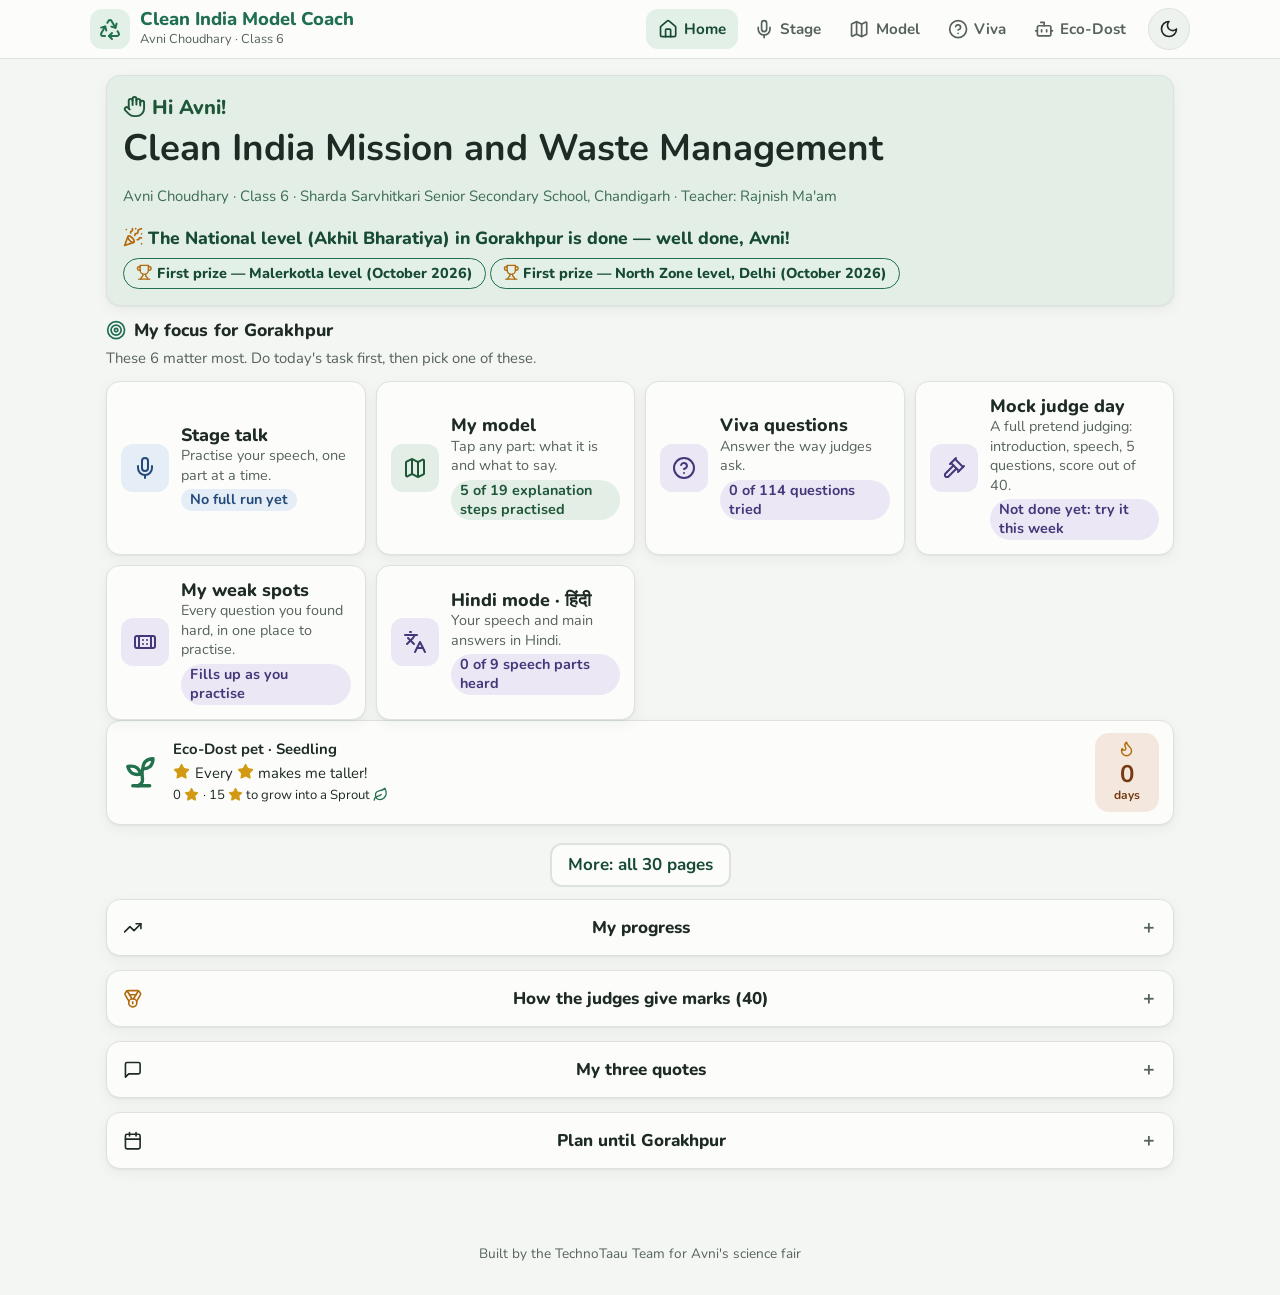
==== commit b0cbf8c2: "Add Ma'am's videos page: verified Gorakhpur news points, model links, 10 viva and 6 rapid-fire quest" ====
--- a/site/index.html
+++ b/site/index.html
@@ -287,6 +287,8 @@
     <section id="tab-whatif" class="tab" hidden><div id="whatifBody"></div></section>
     <section id="tab-weak" class="tab" hidden><div id="weakBody"></div></section>
     <section id="tab-family" class="tab" hidden><div id="familyBody"></div></section>
+    <!-- MA'AM'S VIDEOS -->
+    <section id="tab-videos" class="tab" hidden><div id="videosBody"></div></section>
     <!-- HINDI MODE -->
     <section id="tab-hindi" class="tab" hidden><div id="hindiBody"></div></section>
     <!-- NUMBERS MASTER -->
@@ -614,6 +616,7 @@
 
   <script src="icons.js" defer></script>
   <script src="content.js" defer></script>
+  <script src="videos.js" defer></script>
   <script src="ecodost.js" defer></script>
   <script src="voice.js" defer></script>
   <script src="games.js" defer></script>
--- a/site/styles.css
+++ b/site/styles.css
@@ -1042,3 +1042,9 @@
 .ht-status { display: inline-block; margin-top: 4px; font-size: .8rem; font-weight: 700; color: var(--tone-ink) !important; background: var(--tone); border-radius: 99px; padding: 1px 9px; align-self: flex-start; }
 .more-wrap { text-align: center; margin: 18px 0 6px; }
 .more-btn { min-height: 44px; }
+
+/* Ma'am's videos */
+.yt-wrap { position: relative; width: 100%; aspect-ratio: 16 / 9; border-radius: 12px; overflow: hidden; background: #000; margin: 8px 0; }
+.yt-wrap iframe { position: absolute; inset: 0; width: 100%; height: 100%; border: 0; }
+.note-ask { background: var(--ask-bg); color: var(--ask-ink); border-radius: 10px; padding: 8px 10px; }
+html.visitor #tab-videos { display: none !important; }
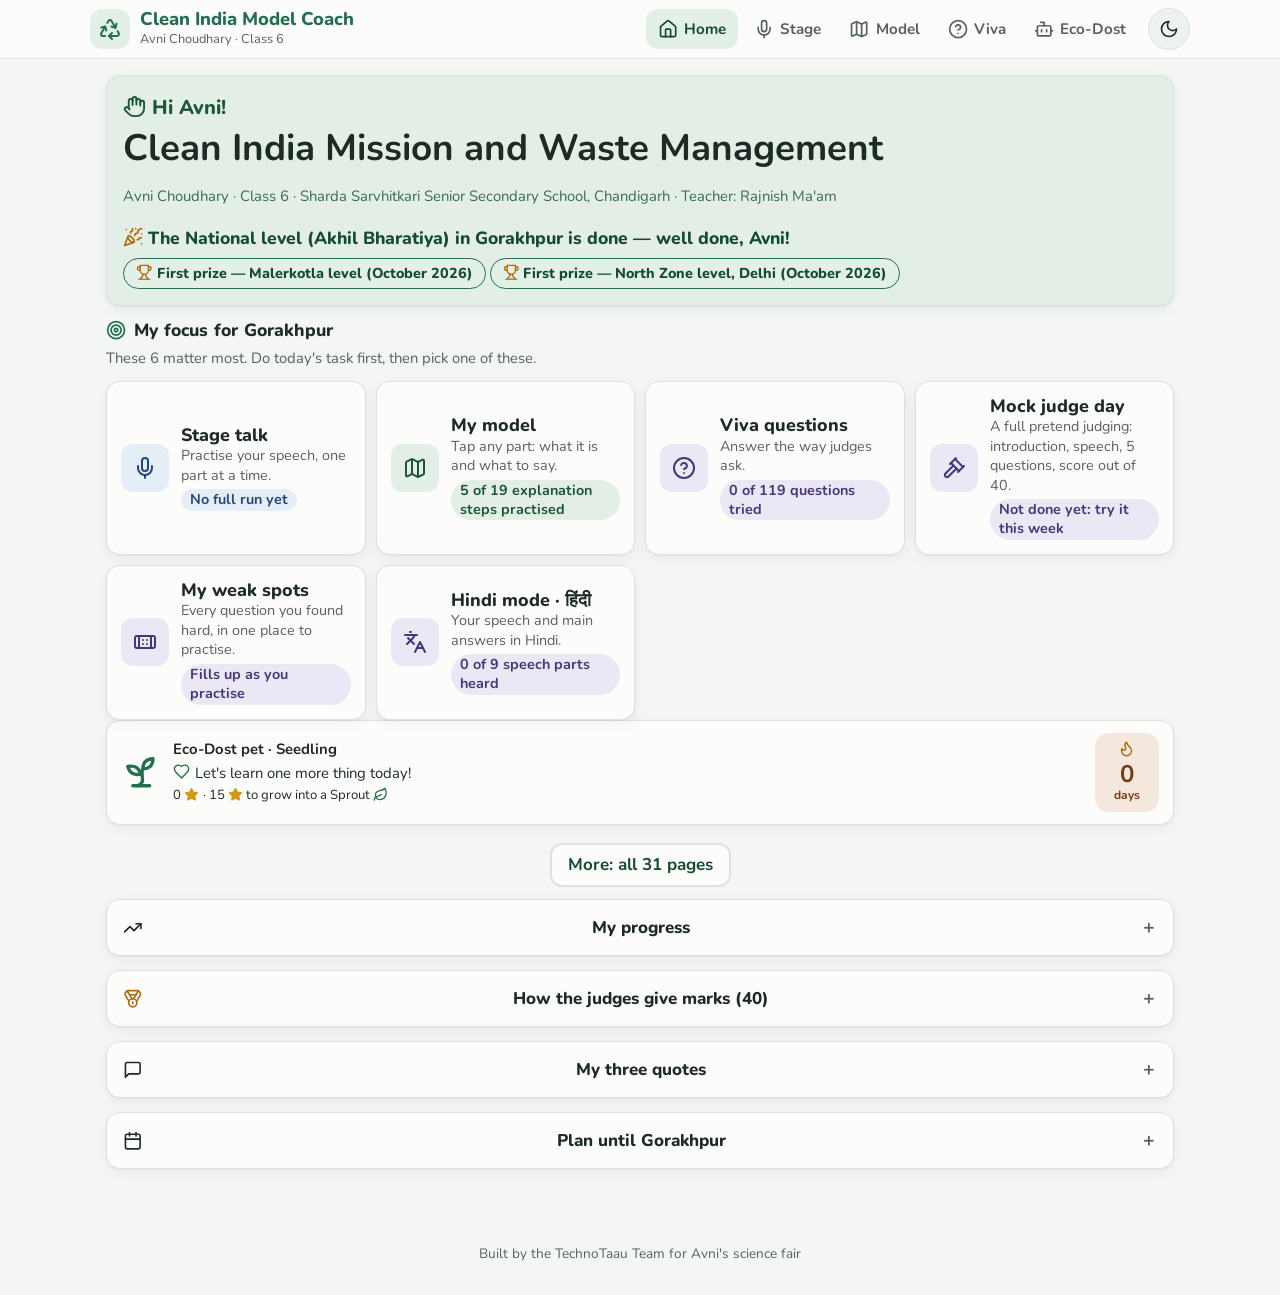
==== commit 2d8de602: "Add Gorakhpur mock stage: virtual Avni presents her 3D model to judges, with her real recorded voice" ====
--- a/site/index.html
+++ b/site/index.html
@@ -287,6 +287,26 @@
     <section id="tab-whatif" class="tab" hidden><div id="whatifBody"></div></section>
     <section id="tab-weak" class="tab" hidden><div id="weakBody"></div></section>
     <section id="tab-family" class="tab" hidden><div id="familyBody"></div></section>
+    <!-- GORAKHPUR MOCK STAGE -->
+    <section id="tab-mockstage" class="tab" hidden>
+      <div class="card">
+        <h2>🎭 Gorakhpur mock stage</h2>
+        <p class="small muted">A practice mock-up of your stall at the 24th national Vigyan Mela, Gorakhpur: virtual Avni presents your model to the judges. Virtual Avni is a cartoon figure, not a photo.</p>
+        <div id="msCanvas" class="m3d"></div>
+        <p class="ms-sub" id="msSub" aria-live="polite"></p>
+        <div class="m3d-bar">
+          <button id="msRec" class="btn small">▶ Avni's real voice</button>
+          <button id="msTts" class="btn small act">▶ Full speech (computer voice)</button>
+          <button class="btn small ghost" data-msview="judge">👀 Judge's view</button>
+          <button class="btn small ghost" data-msview="audience">👥 Audience view</button>
+          <button class="btn small ghost" data-msview="close">🔍 Close-up</button>
+        </div>
+        <audio id="msAudio" src="media/avni-malerkotla.m4a" preload="none"></audio>
+        <div id="msInfo" class="m3d-info"></div>
+      </div>
+      <div class="card" id="msCoach"></div>
+    </section>
+
     <!-- MA'AM'S VIDEOS -->
     <section id="tab-videos" class="tab" hidden><div id="videosBody"></div></section>
     <!-- HINDI MODE -->
@@ -622,6 +642,8 @@
   <script src="games.js" defer></script>
   <script src="fun.js" defer></script>
   <script src="model3d.js" defer></script>
+  <script src="avni-recording.js" defer></script>
+  <script src="mockstage.js" defer></script>
   <script src="extras.js" defer></script>
   <script src="practice.js" defer></script>
   <script src="coach2.js" defer></script>
--- a/site/styles.css
+++ b/site/styles.css
@@ -1048,3 +1048,8 @@
 .yt-wrap iframe { position: absolute; inset: 0; width: 100%; height: 100%; border: 0; }
 .note-ask { background: var(--ask-bg); color: var(--ask-ink); border-radius: 10px; padding: 8px 10px; }
 html.visitor #tab-videos { display: none !important; }
+.note-ok { background: var(--ok-bg); color: var(--ok-ink); border-radius: 10px; padding: 8px 10px; }
+
+/* Gorakhpur mock stage */
+.ms-sub { min-height: 3em; margin: 8px 0 0; padding: 8px 12px; border-radius: 10px; background: var(--surface-2); font-weight: 700; text-align: center; }
+.ms-sub:empty { visibility: hidden; }
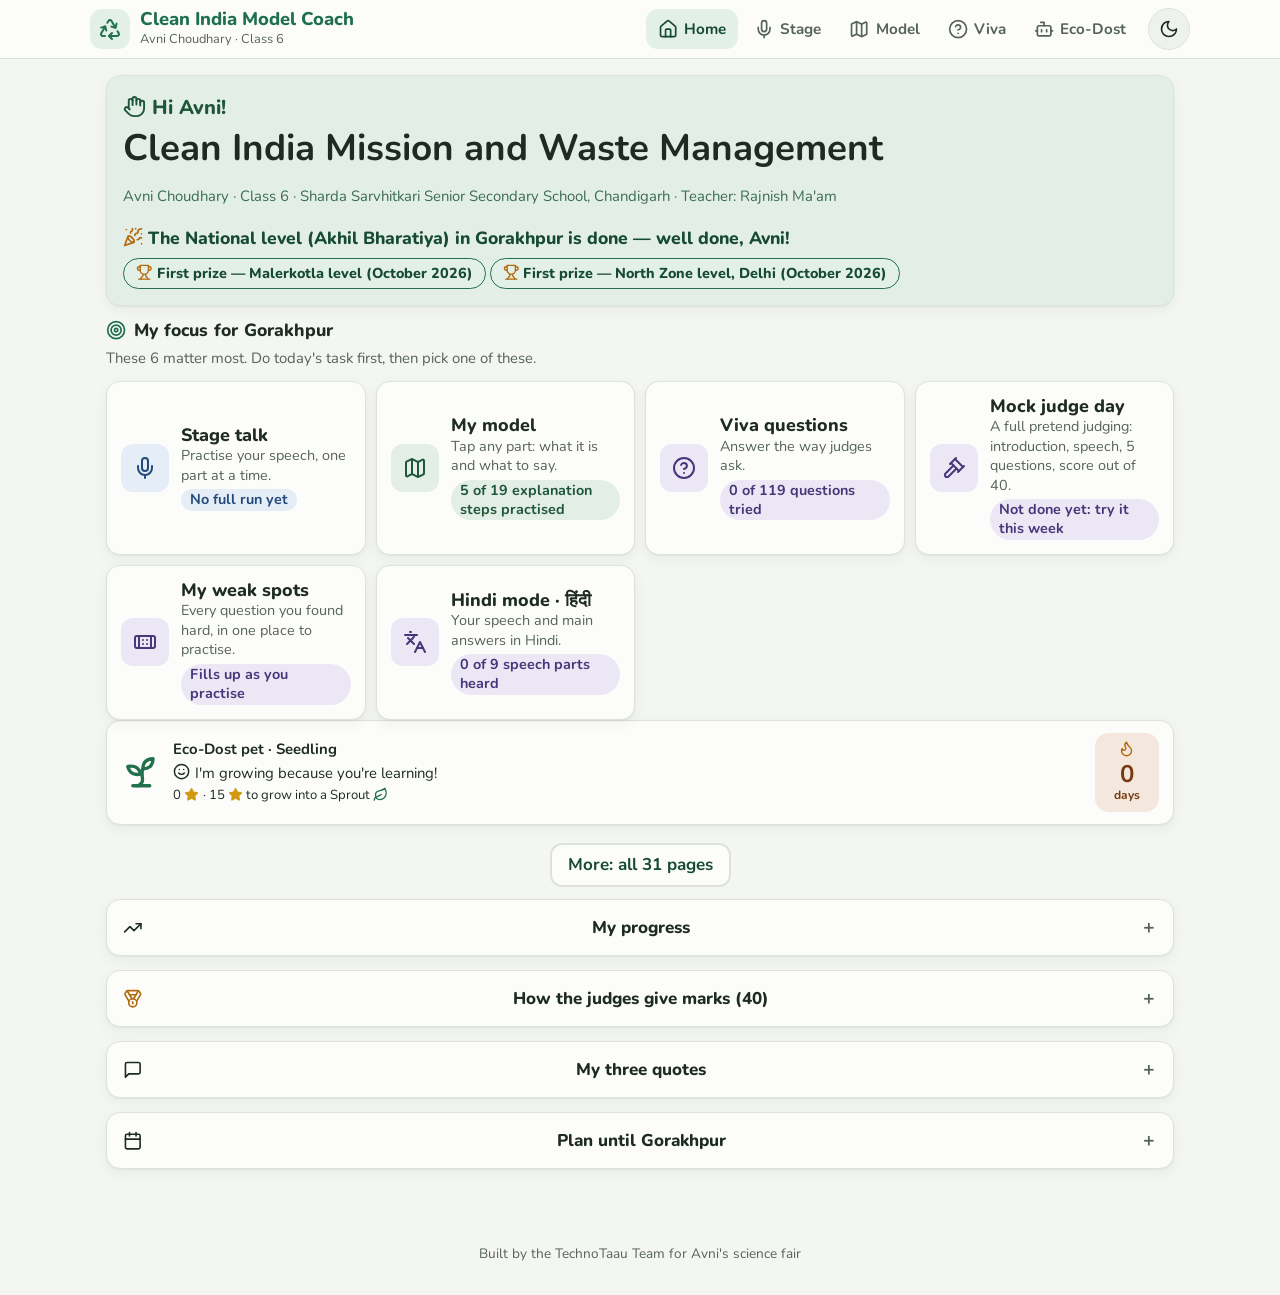
==== commit 74c973dc: "Speech length labels match the 5-minute speech Co-Authored-By: Claude Opus 5.5 <noreply@anthropic.co" ====
--- a/site/index.html
+++ b/site/index.html
@@ -111,8 +111,8 @@
         <div class="stage-ctrl">
           <label class="small"><b>Version</b>
             <select id="stVersion">
-              <option value="full">Full — about 6 min</option>
-              <option value="medium">Medium — about 3 min</option>
+              <option value="full">Full — about 5 min</option>
+              <option value="medium">Medium — about 2½ min</option>
               <option value="short">Short — about 1 min</option>
             </select>
           </label>
@@ -643,6 +643,7 @@
   <script src="fun.js" defer></script>
   <script src="model3d.js" defer></script>
   <script src="avni-recording.js" defer></script>
+  <script src="avni-ai.js" defer></script>
   <script src="mockstage.js" defer></script>
   <script src="extras.js" defer></script>
   <script src="practice.js" defer></script>
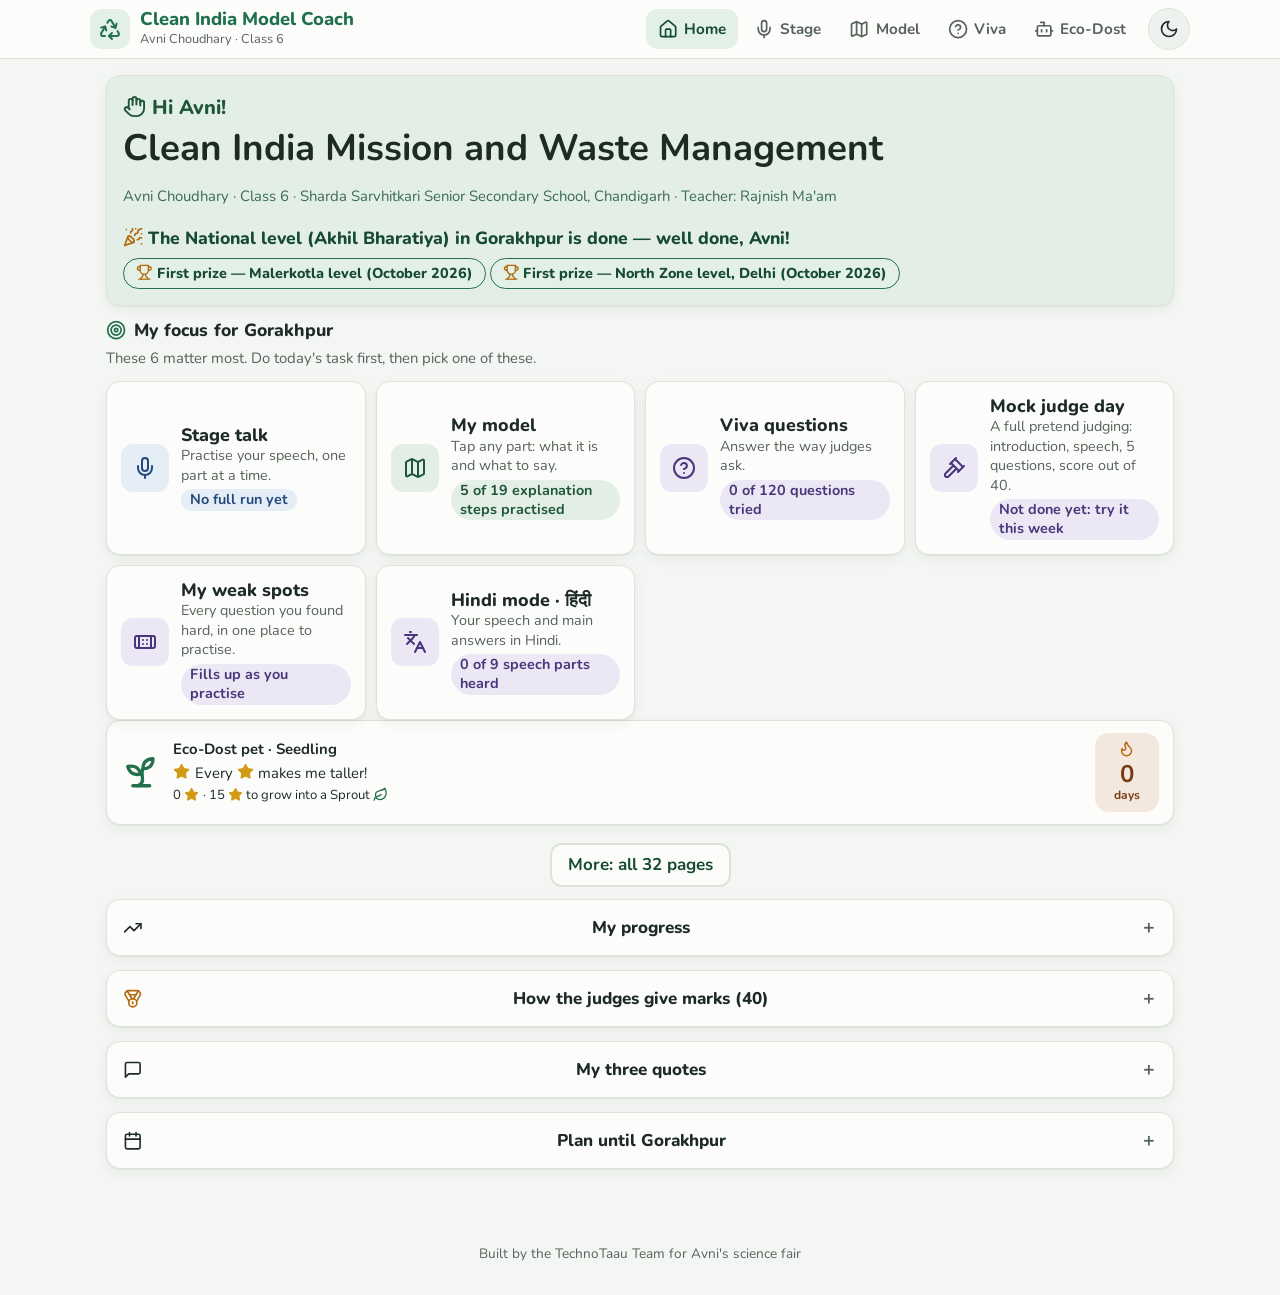
==== commit b2617d0f: "Swachh Survekshan 2025-26 results (Chandigarh 2nd, Lucknow 3rd, Varanasi 3rd River Front Town); New " ====
--- a/site/index.html
+++ b/site/index.html
@@ -307,6 +307,9 @@
       <div class="card" id="msCoach"></div>
     </section>
 
+    <!-- NEW IN MY FILE -->
+    <section id="tab-newfile" class="tab" hidden><div id="newfileBody"></div></section>
+
     <!-- MA'AM'S VIDEOS -->
     <section id="tab-videos" class="tab" hidden><div id="videosBody"></div></section>
     <!-- HINDI MODE -->
@@ -637,6 +640,7 @@
   <script src="icons.js" defer></script>
   <script src="content.js" defer></script>
   <script src="videos.js" defer></script>
+  <script src="newfile.js" defer></script>
   <script src="ecodost.js" defer></script>
   <script src="voice.js" defer></script>
   <script src="games.js" defer></script>
--- a/site/styles.css
+++ b/site/styles.css
@@ -1053,3 +1053,8 @@
 /* Gorakhpur mock stage */
 .ms-sub { min-height: 3em; margin: 8px 0 0; padding: 8px 12px; border-radius: 10px; background: var(--surface-2); font-weight: 700; text-align: center; }
 .ms-sub:empty { visibility: hidden; }
+
+/* New in my file */
+.nf-tree-wrap { max-width: 340px; margin: 6px auto 10px; color: var(--ink); }
+.nf-tree { width: 100%; height: auto; display: block; }
+.pledge-list li { margin: 4px 0; }
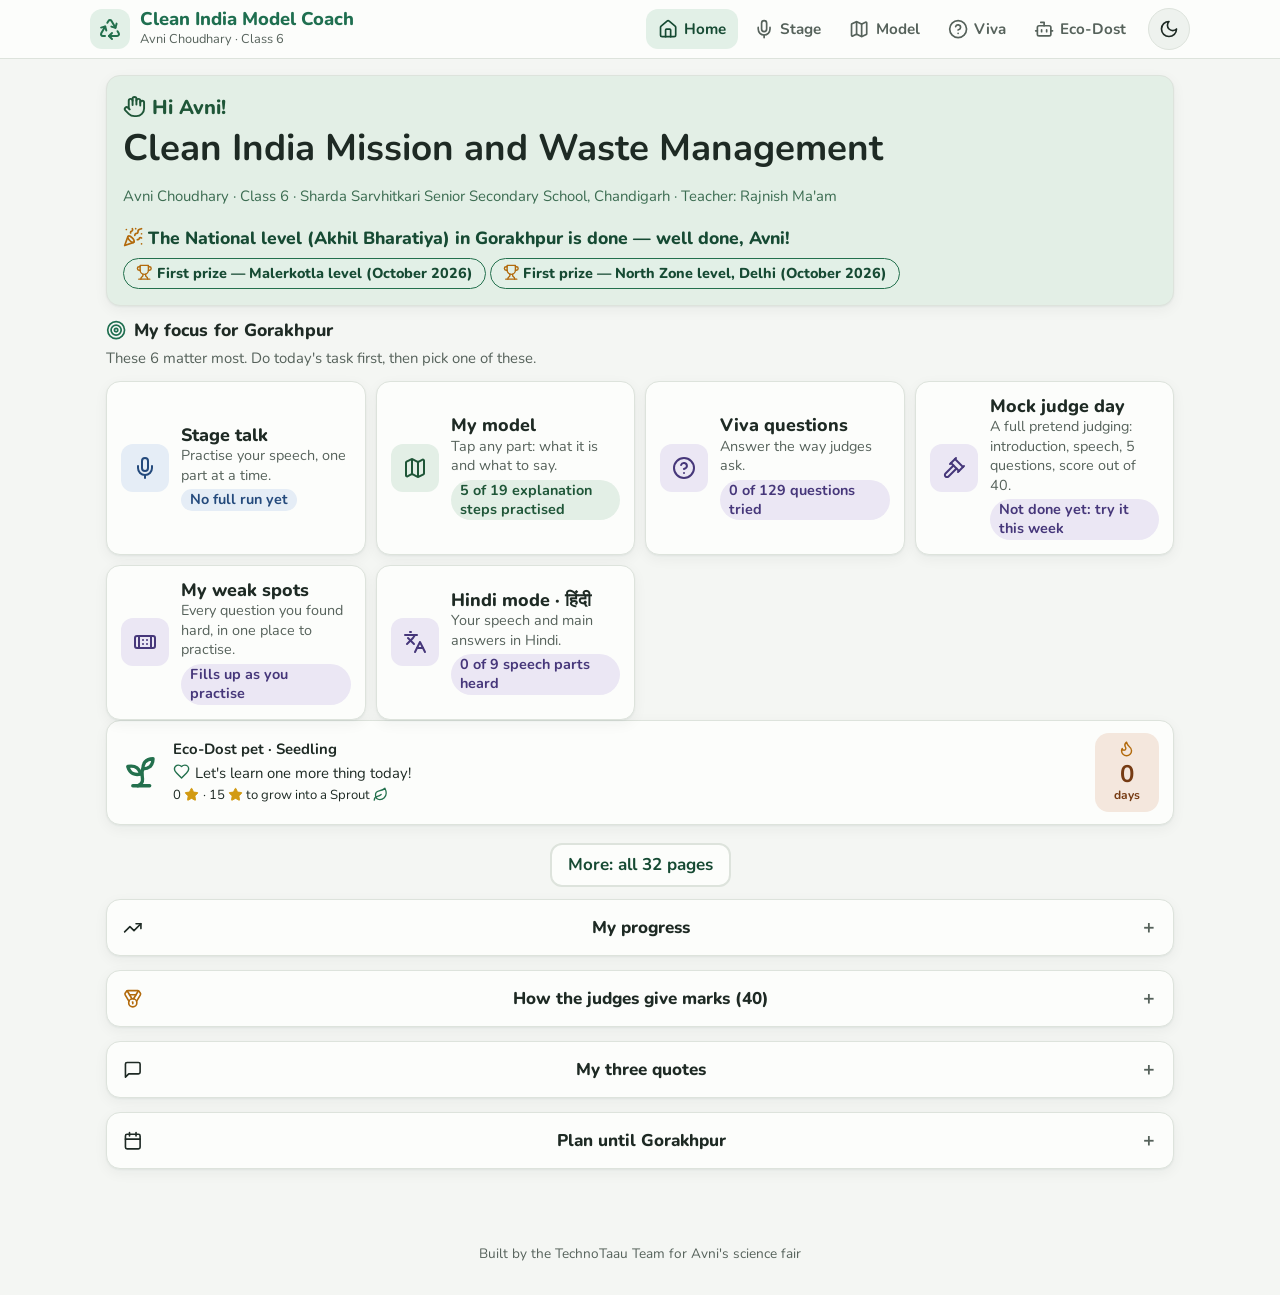
==== commit a49f3e9d: "Final QC round 2: first-line reminders match the speech opening, bridge notes follow the speech orde" ====
--- a/site/index.html
+++ b/site/index.html
@@ -138,12 +138,12 @@
 
       <div class="grid2 no-print">
         <section class="card">
-          <h2>📅 Today's practice plan</h2>
+          <h2>📅 Practice plan for the day before the fair</h2>
           <ul class="cover" id="stToday"></ul>
           <button class="btn small ghost" id="stTodayReset">Reset ticks</button>
         </section>
         <section class="card">
-          <h2>🌅 Tomorrow morning</h2><ul id="stMorning"></ul>
+          <h2>🌅 On the morning of the fair</h2><ul id="stMorning"></ul>
           <h2>🎭 Backstage, just before you go on</h2><ul id="stBackstage"></ul>
         </section>
       </div>
--- a/site/styles.css
+++ b/site/styles.css
@@ -775,8 +775,8 @@
 .journey.bg-scene-city { background: linear-gradient(180deg, #1d2447 0%, #3b2f5c 55%, #7a4a5c 100%); }
 .journey.bg-scene-lake { background: linear-gradient(180deg, #d6ecf6 0%, #b9dbe9 50%, #6fa9c4 100%); }
 .journey.bg-day { background: linear-gradient(180deg, #a9d4f2 0%, #d8ecf8 60%, #e9f2dc 100%); }
-.journey.bg-model { background: linear-gradient(rgba(255,251,243,.72), rgba(255,251,243,.72)), url("model.jpg") center / cover; }
-:root[data-theme="dark"] .journey.bg-model { background: linear-gradient(rgba(27,32,30,.78), rgba(27,32,30,.78)), url("model.jpg") center / cover; }
+.journey.bg-model { background: linear-gradient(rgba(255,251,243,.72), rgba(255,251,243,.72)), url("media/model.webp") center / cover; }
+:root[data-theme="dark"] .journey.bg-model { background: linear-gradient(rgba(27,32,30,.78), rgba(27,32,30,.78)), url("media/model.webp") center / cover; }
 .journey.bg-festival { background: radial-gradient(circle at 15% 20%, #f6b26b 0 6%, transparent 7%), radial-gradient(circle at 85% 35%, #e06c8f 0 5%, transparent 6%), radial-gradient(circle at 25% 80%, #7cc4a8 0 5%, transparent 6%), radial-gradient(circle at 80% 85%, #f2d16b 0 6%, transparent 7%), repeating-conic-gradient(from 0deg at 50% 50%, #fbe3c4 0 15deg, #f8d3b0 15deg 30deg); }
 .journey.bg-festival::after { content: "✦  ✧  ✦  ✧  ✦"; color: #e0a526; position: absolute; left: 0; right: 0; bottom: 6px; text-align: center; font-size: 1.3rem; z-index: 0; }
 .journey.bg-haze { background: linear-gradient(rgba(190,182,165,var(--haze, 0)), rgba(170,165,150,var(--haze, 0))), linear-gradient(180deg, #8ec9f0 0%, #cfe8f6 60%, #e3efd2 100%); transition: background .8s; }
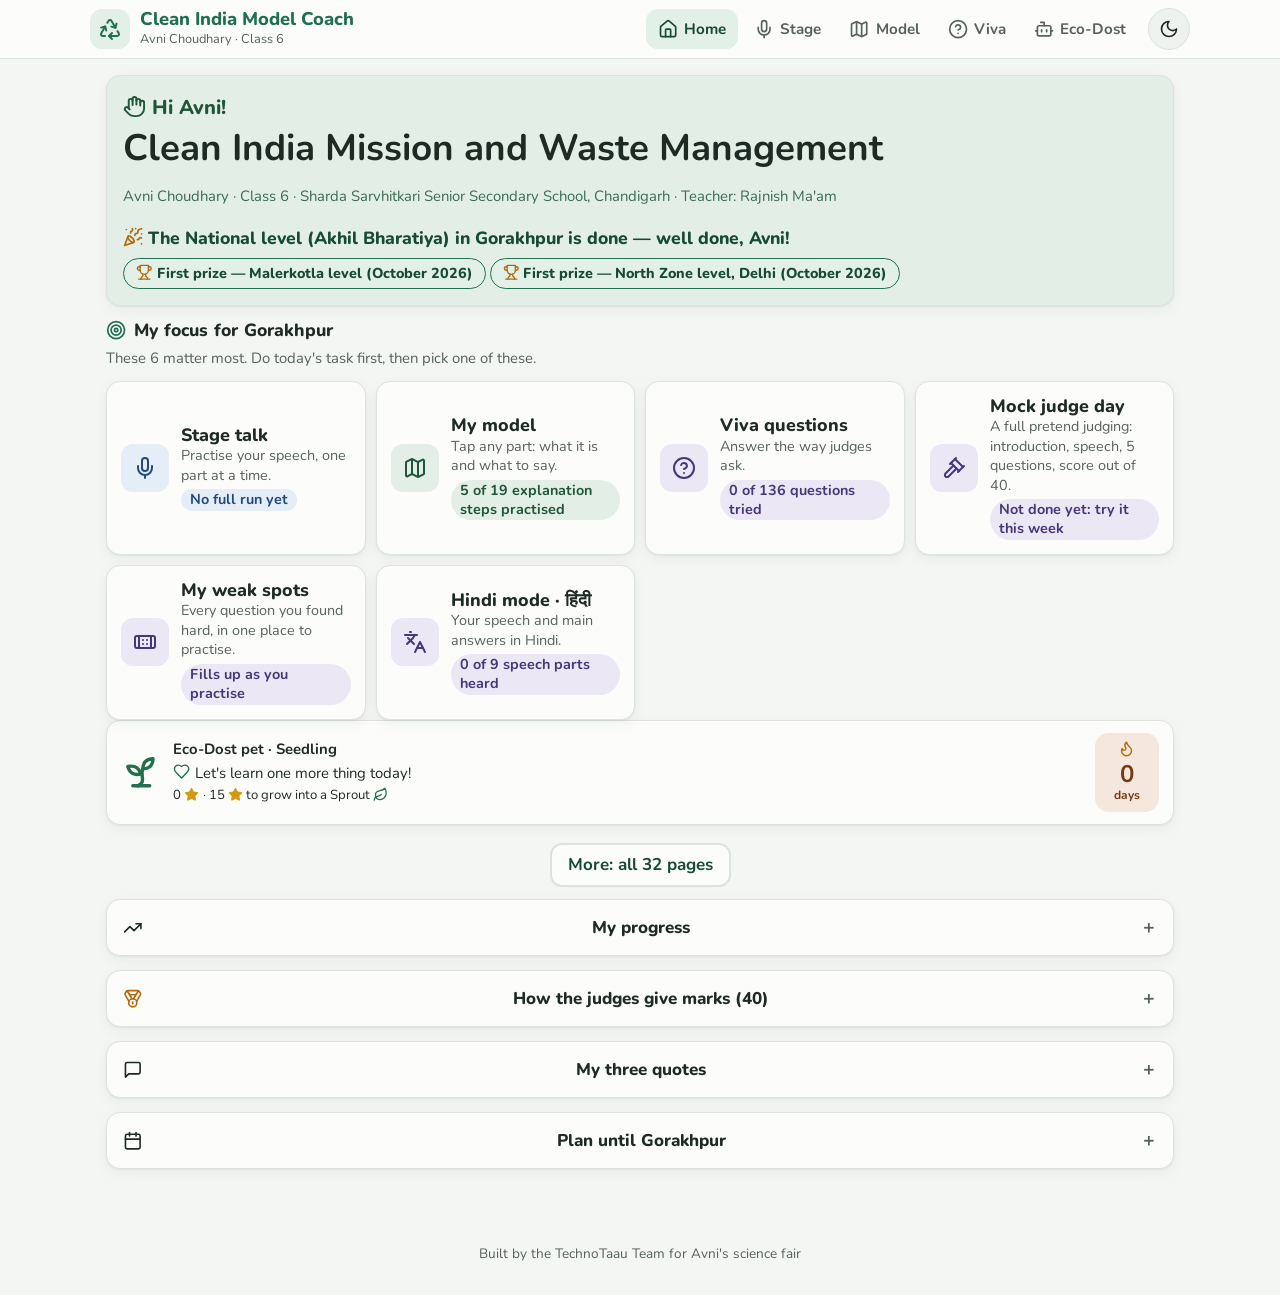
==== commit eff5150d: "Stage speech rebuilt from Avni's own 21 Nov run-through: her order and words, corrected, about 5½ mi" ====
--- a/site/index.html
+++ b/site/index.html
@@ -106,12 +106,12 @@
         <div>
           <h1 style="margin:0" class="dup-title">🎤 Stage presentation</h1>
           <p class="countdown" id="stCountdown"></p>
-          <p class="small muted">The speech is built from <b>your own project file</b>. Learn the <b>key points</b>, not every word — the sample is only there to help.</p>
+          <p class="small muted">The speech follows <b>your own run-through of 21 November</b>, in your order and mostly your words, with the mistakes fixed and cut to about 5 minutes. Learn the <b>key points</b>, not every word.</p>
         </div>
         <div class="stage-ctrl">
           <label class="small"><b>Version</b>
             <select id="stVersion">
-              <option value="full">Full — about 5 min</option>
+              <option value="full">Full — about 5½ min</option>
               <option value="medium">Medium — about 2½ min</option>
               <option value="short">Short — about 1 min</option>
             </select>
@@ -124,6 +124,45 @@
           <span class="small muted" id="stLength"></span>
         </div>
       </div>
+
+      <section class="card no-print" id="stReview">
+        <h2>🧑‍🏫 Mentor review of your 21 November run-through</h2>
+        <p class="small muted">Your full explanation of the model (8 min 54 s), checked word by word.</p>
+        <details class="sec ok" open><summary>✅ What was really good</summary><ul>
+          <li><b>Speed:</b> about <b>116 words a minute</b> overall, inside the 100–140 target. At Malerkotla it was about 160, so this is a big improvement.</li>
+          <li><b>Almost no “um” or “uh”.</b></li>
+          <li><b>Strong own lines:</b> “A beautiful India is not made only with beautiful buildings and roads…” and “I do not want to define my India by its waste.” Keep both.</li>
+          <li><b>Correct facts:</b> 2 October 2014; the hydrogen train (17 July 2026, about 89 km, Jind to Sonipat); Padma Shri 2018; biogas made by bacteria without oxygen.</li>
+          <li>You walked through your model in a clear order, from the smart city to the village, and gave each main part its own explanation.</li>
+        </ul></details>
+        <details class="sec" open><summary>🛠️ Fix these first (most important at the top)</summary><ol>
+          <li><b>Too long:</b> 8 min 54 s. Your new speech below keeps your order but is about 5 minutes. Keep the extra details for when the judges ask.</li>
+          <li><b>First line too fast:</b> “The best waste is the waste we never create” came out at about 200 words a minute. Say it slowly, then pause for 2 seconds.</li>
+          <li><b>7Rs are not segregation.</b> You said “redesigning, repairing, refusing, these all are the ways of waste segregation”. Segregation means <i>separating</i> waste where it is made. The 7Rs help us <i>make less</i> waste.</li>
+          <li><b>Filtered water is not ready for the river or for drinking.</b> You said “then we can release it into the rivers”. Say: “It comes out clearer, but a real plant also removes germs before it goes back to a river.”</li>
+          <li><b>Steam turns the turbine, not the heat.</b> Say: “The heat makes steam, the steam spins the turbine.” And burning plastic is not recycling: it is getting energy back from waste that cannot be recycled.</li>
+          <li><b>Padma Shri:</b> don't say he got it “because” he gave his method free. These are two separate facts.</li>
+          <li><b>Grey water</b> comes from kitchens, bathing and laundry. Toilet water is <i>black water</i>, so say “water from kitchens, bathing and laundry”, not “from washrooms”.</li>
+          <li><b>Hydrogen train:</b> “it does not release any harmful gas instead of heat and water vapour” sounds like the opposite of what you mean. Say: “It gives out no smoke, only water vapour and heat.”</li>
+          <li><b>“And… and… and”:</b> you said “and” about 75 times. From the smart city to the Plastic Man (about 1½ minutes) there was almost no full stop. Finish the sentence, breathe, then start the next one.</li>
+        </ol></details>
+        <details class="sec"><summary>🗣️ Words and phrases to change</summary><ul>
+          <li>“food <b>pills</b>” → “food <b>peels</b>” (long ee sound).</li>
+          <li>“pulses are eaten by the fishes” → don't say it: rotting pulses use up oxygen in water. Say “the pulses are natural and <b>biodegradable</b>”.</li>
+          <li>“from the road Jind” → “from <b>Jind</b> to Sonipat”.</li>
+          <li>“<b>in</b> the birth anniversary” → “<b>on</b> the birth anniversary”.</li>
+          <li>“healthier, cleaner and cleaner” → “healthier, cleaner and <b>greener</b>”.</li>
+          <li>“it does not releases” → “it does not <b>release</b>”.</li>
+          <li>“it spins this much fast” → “it spins <b>very fast</b>”.</li>
+          <li>“I am also having some ways” → “<b>Here are some ways</b> to keep rivers clean”.</li>
+          <li>“So smart city, I have used…” → “<b>This is my smart city.</b> Here I have used…”.</li>
+          <li>“leaves, packets and leaves” → say “leaves” once.</li>
+        </ul></details>
+        <details class="sec"><summary>⏱️ Speed in each part</summary>
+          <p class="small">Opening 140 (fast) · Clean India Mission 130 · Smart city and train 122 · Plastic Man 115 · Rain garden 113 · Water 111 · Ganesha about 135 (fast) · Segregation 93 (slow, searching for words) · Biogas 101 · Waste to energy 125 · Waste collector 101 · Conclusion 119 words a minute.</p>
+          <p class="small">The slow parts are where you were not sure what to say next, so learn the <b>cover points</b> for Segregation and Biogas below. The recording was also quiet, so on stage speak up for the back row.</p>
+        </details>
+      </section>
 
       <div id="stRehearsal" class="card rehearse" hidden></div>
 
